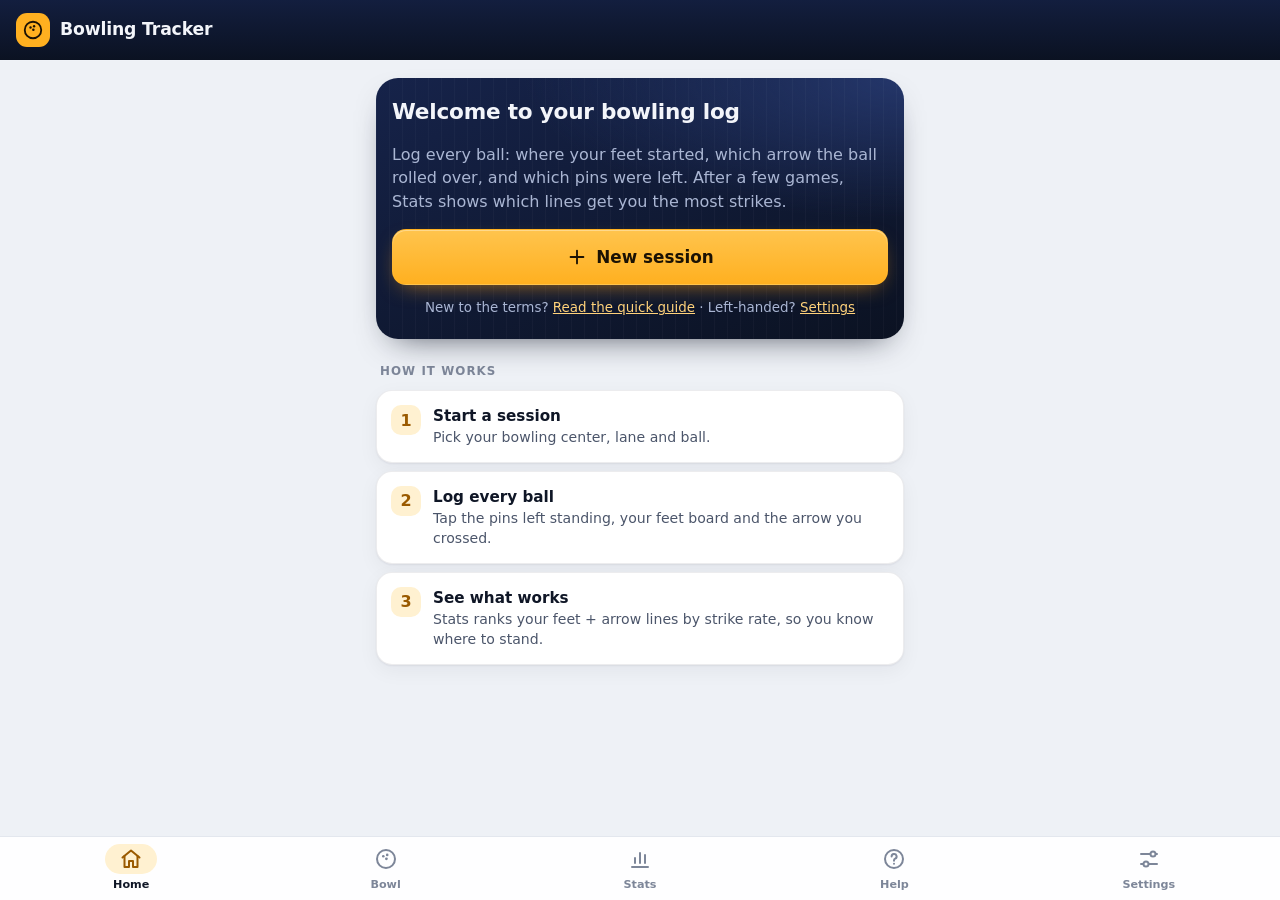
==== index.html @ 324c7872 "Bowling Tracker: offline phone app for logging every ball Installable web app (PWA) for tracking bow" ====
<!doctype html>
<html lang="en">
<head>
  <meta charset="utf-8">
  <meta name="viewport" content="width=device-width, initial-scale=1, viewport-fit=cover">
  <title>Bowling Tracker</title>
  <meta name="description" content="Track bowling scores, feet position, target arrow and more, ball by ball.">
  <meta name="theme-color" content="#0b1222">
  <link rel="manifest" href="manifest.webmanifest">
  <link rel="icon" href="icons/icon-192.png" type="image/png">
  <link rel="apple-touch-icon" href="icons/icon-192.png">
  <link rel="stylesheet" href="css/styles.css">
</head>
<body>
  <main id="view"></main>

  <nav class="tabbar" id="tabbar" aria-label="Main"></nav>

  <div id="toast" role="status" aria-live="polite"></div>
  <div id="flash" aria-hidden="true"></div>

  <dialog id="infoDialog">
    <h3></h3>
    <p></p>
    <button type="button" class="btn primary block" data-close>Got it</button>
  </dialog>

  <script type="module" src="js/app.js"></script>
</body>
</html>
---- css/styles.css ----
/* Bowling Tracker — "midnight lanes": deep navy, amber highlights, wood lane. */

/* ---------- Tokens ---------- */
:root {
  color-scheme: light;
  --page: #eef1f6;
  --surface: #ffffff;
  --surface-2: #f1f3f8;
  --surface-3: #e5e9f1;
  --ink: #0f1626;
  --ink-2: #4b556a;
  --muted: #7d8699;
  --line: #e3e7ee;
  --border: rgba(15, 22, 38, 0.08);
  --shadow: 0 1px 2px rgba(15, 22, 38, 0.06), 0 6px 20px rgba(15, 22, 38, 0.05);
  --accent: #ffb020;
  --accent-ink: #1b1204;
  --accent-soft: #fff1d1;
  --accent-text: #9a5a00;
  --link: #1f63c9;
  --chart: #2a78d6;
  --danger: #c62f2f;
  --split: #c62f2f;

  /* Brand surfaces stay dark in both modes */
  --brand: #0b1222;
  --brand-2: #16234a;
  --brand-ink: #f3f5fa;
  --brand-ink-2: #aab6d3;
  --sb-bg: #0b1222;
  --sb-cell: #111b31;
  --sb-line: #22304d;
  --sb-cur: #1b2a4d;
  --sb-ink: #eef2f8;
  --sb-muted: #7f8bab;

  /* Lane */
  --mk-feet: #2a78d6;
  --mk-target: #eb6834;
  --mk-bp: #6250d6;
  --wood: #ecc995;
  --wood-2: #e2b97e;
  --wood-line: rgba(122, 78, 28, 0.2);
  --wood-line-5: rgba(122, 78, 28, 0.4);
  --approach: #d9b27a;
  --gutter: #8c929d;
  --lane-ink: #5a3a17;

  --radius: 18px;
  --tab-h: 64px;
  --act-h: 72px;
}
@media (prefers-color-scheme: dark) {
  :root:not([data-theme="light"]) {
    color-scheme: dark;
    --page: #070b14;
    --surface: #111827;
    --surface-2: #19223a;
    --surface-3: #222d47;
    --ink: #eef2f8;
    --ink-2: #a8b1c5;
    --muted: #6f7a93;
    --line: #1f2940;
    --border: rgba(255, 255, 255, 0.07);
    --shadow: none;
    --accent-soft: rgba(255, 176, 32, 0.14);
    --accent-text: #ffc757;
    --link: #79b0ff;
    --chart: #3987e5;
    --danger: #ff7676;
    --split: #ff7676;
    --mk-feet: #3987e5;
    --mk-target: #d95926;
    --mk-bp: #9085e9;
    --wood: #c39a62;
    --wood-2: #b68b52;
    --wood-line: rgba(50, 30, 10, 0.22);
    --wood-line-5: rgba(50, 30, 10, 0.45);
    --approach: #aa8150;
    --gutter: #3c4252;
    --lane-ink: #2f1d08;
  }
}
:root[data-theme="dark"] {
  color-scheme: dark;
  --page: #070b14; --surface: #111827; --surface-2: #19223a; --surface-3: #222d47;
  --ink: #eef2f8; --ink-2: #a8b1c5; --muted: #6f7a93; --line: #1f2940;
  --border: rgba(255, 255, 255, 0.07); --shadow: none; --accent-soft: rgba(255, 176, 32, 0.14);
  --accent-text: #ffc757; --link: #79b0ff; --chart: #3987e5; --danger: #ff7676; --split: #ff7676;
  --mk-feet: #3987e5; --mk-target: #d95926; --mk-bp: #9085e9; --wood: #c39a62; --wood-2: #b68b52;
  --wood-line: rgba(50, 30, 10, 0.22); --wood-line-5: rgba(50, 30, 10, 0.45); --approach: #aa8150;
  --gutter: #3c4252; --lane-ink: #2f1d08;
}

/* ---------- Base ---------- */
* { box-sizing: border-box; }
html { -webkit-text-size-adjust: 100%; }
body {
  margin: 0;
  background: var(--page);
  color: var(--ink);
  font: 16px/1.45 system-ui, -apple-system, "Segoe UI", Roboto, sans-serif;
  padding-bottom: calc(var(--tab-h) + env(safe-area-inset-bottom) + 20px);
  -webkit-tap-highlight-color: transparent;
}
body.has-actionbar { padding-bottom: calc(var(--tab-h) + var(--act-h) + env(safe-area-inset-bottom) + 20px); }
a { color: var(--link); }
h2 { font-size: 1.2rem; margin: 0; letter-spacing: -0.01em; }
h3 { font-size: 1rem; margin: 0 0 6px; letter-spacing: -0.005em; }
.ico { flex: none; display: block; }
.page { max-width: 560px; margin: 0 auto; padding: 14px 16px; }
.center { text-align: center; }
.hint { color: var(--ink-2); font-size: 0.86rem; margin: 6px 0; }
.meta { color: var(--ink-2); font-size: 0.9rem; margin: 8px 0; }
.muted { color: var(--muted); }
.section {
  margin: 24px 4px 10px; font-size: 0.74rem; font-weight: 700; color: var(--muted);
  text-transform: uppercase; letter-spacing: 0.09em;
}

/* ---------- Top bar ---------- */
.topbar {
  position: sticky; top: 0; z-index: 5;
  display: flex; align-items: center; gap: 10px;
  min-height: 60px;
  padding: calc(8px + env(safe-area-inset-top)) 12px 8px 16px;
  background: linear-gradient(180deg, var(--brand-2) -40%, var(--brand) 100%);
  color: var(--brand-ink);
  box-shadow: 0 1px 0 rgba(255, 255, 255, 0.05);
}
.tb-back, .tb-action {
  display: grid; place-items: center; width: 40px; height: 40px; margin-left: -8px;
  border-radius: 12px; color: inherit;
}
.tb-action { margin: 0 0 0 auto; background: rgba(255, 255, 255, 0.08); }
.tb-back:active, .tb-action:active { background: rgba(255, 255, 255, 0.12); }
.tb-title { flex: 1; min-width: 0; }
.t1 { font-weight: 700; font-size: 1.08rem; letter-spacing: -0.01em; white-space: nowrap; overflow: hidden; text-overflow: ellipsis; }
.t2 { font-size: 0.8rem; color: var(--brand-ink-2); white-space: nowrap; overflow: hidden; text-overflow: ellipsis; }
.logo {
  display: grid; place-items: center; width: 34px; height: 34px; border-radius: 11px;
  background: var(--accent); color: var(--accent-ink);
}
.bigscore {
  min-width: 64px; padding: 4px 12px; border-radius: 12px; text-align: center;
  background: rgba(255, 255, 255, 0.08); font-size: 1.6rem; font-weight: 800; line-height: 1.05;
  font-variant-numeric: tabular-nums;
}
.bigscore span { display: block; font-size: 0.6rem; font-weight: 700; letter-spacing: 0.1em; text-transform: uppercase; color: var(--brand-ink-2); }

/* ---------- Bottom tabs & action bar ---------- */
.tabbar {
  position: fixed; left: 0; right: 0; bottom: 0; z-index: 10;
  display: flex; height: calc(var(--tab-h) + env(safe-area-inset-bottom));
  padding: 0 4px env(safe-area-inset-bottom);
  background: color-mix(in srgb, var(--surface) 92%, transparent);
  backdrop-filter: blur(12px); -webkit-backdrop-filter: blur(12px);
  border-top: 1px solid var(--line);
}
.tabbar a {
  flex: 1; display: flex; flex-direction: column; align-items: center; justify-content: center; gap: 3px;
  color: var(--muted); text-decoration: none; font-size: 0.7rem; font-weight: 600;
}
.tabbar .ti { display: grid; place-items: center; width: 52px; height: 30px; border-radius: 999px; transition: background 0.15s; }
.tabbar a.on { color: var(--ink); }
.tabbar a.on .ti { background: var(--accent-soft); color: var(--accent-text); }
.actionbar {
  position: fixed; left: 0; right: 0; z-index: 9;
  bottom: calc(var(--tab-h) + env(safe-area-inset-bottom));
  display: flex; gap: 10px; padding: 10px 16px;
  background: color-mix(in srgb, var(--surface) 94%, transparent);
  backdrop-filter: blur(12px); -webkit-backdrop-filter: blur(12px);
  border-top: 1px solid var(--line);
}
.actionbar .btn { flex: 1; min-height: 52px; }
.actionbar .btn.primary { flex: 2.3; font-size: 1.05rem; }

/* ---------- Buttons & controls ---------- */
.btn {
  display: inline-flex; align-items: center; justify-content: center; gap: 8px;
  min-height: 48px; padding: 10px 16px; border-radius: 14px;
  border: 1px solid var(--border); background: var(--surface-2); color: var(--ink);
  font: inherit; font-weight: 650; text-decoration: none; cursor: pointer;
  transition: transform 0.08s, filter 0.15s;
}
.btn:active { transform: scale(0.97); }
.btn.primary {
  background: linear-gradient(180deg, #ffc44d 0%, var(--accent) 100%);
  color: var(--accent-ink); border-color: transparent;
  box-shadow: 0 8px 22px -10px rgba(255, 160, 20, 0.75), inset 0 1px 0 rgba(255, 255, 255, 0.35);
}
.btn.on-dark { background: rgba(255, 255, 255, 0.08); color: var(--brand-ink); border-color: rgba(255, 255, 255, 0.14); }
.btn.danger { background: transparent; color: var(--danger); border-color: color-mix(in srgb, var(--danger) 35%, transparent); }
.btn.block { display: flex; width: 100%; margin: 10px 0; }
.btn.big { min-height: 56px; font-size: 1.05rem; }
.link { background: none; border: 0; color: var(--link); font: inherit; font-size: 0.88rem; font-weight: 650; padding: 6px 0; cursor: pointer; text-decoration: none; }
.file-btn { cursor: pointer; }
.seg { display: flex; gap: 8px; }
.seg.wrap { flex-wrap: wrap; }
.seg.full .chip { flex: 1; }
.chip {
  min-height: 42px; padding: 8px 14px; border-radius: 999px;
  border: 1px solid var(--border); background: var(--surface-2); color: var(--ink);
  font: inherit; font-size: 0.9rem; font-weight: 550; cursor: pointer;
}
.chip.on { background: var(--accent); color: var(--accent-ink); border-color: transparent; font-weight: 700; }
.info {
  display: inline-flex; align-items: center; justify-content: center;
  width: 22px; height: 22px; margin-left: 5px; padding: 0; vertical-align: middle;
  border-radius: 50%; border: 1.5px solid var(--muted); background: transparent;
  color: var(--ink-2); font: italic 700 0.74rem/1 Georgia, serif; cursor: pointer;
}
.pill {
  display: inline-block; padding: 4px 11px; border-radius: 999px;
  background: var(--accent-soft); color: var(--accent-text); font-size: 0.78rem; font-weight: 700;
}

/* ---------- Forms ---------- */
.form .card { padding: 4px 16px; }
.field { margin: 16px 0; }
.field label { display: block; font-weight: 650; font-size: 0.9rem; margin-bottom: 6px; }
input, select, textarea {
  width: 100%; min-height: 48px; padding: 10px 12px; border-radius: 12px;
  border: 1px solid var(--border); background: var(--surface-2); color: var(--ink); font: inherit;
}
input:focus, select:focus, textarea:focus { outline: 2px solid var(--accent); outline-offset: 1px; }
textarea { resize: vertical; }
.switch-row { display: flex; align-items: center; gap: 14px; padding: 10px 0; border-top: 1px solid var(--line); cursor: pointer; }
.switch-row:first-of-type { border-top: 0; }
.switch-row > span { flex: 1; }
.sw-label { display: block; font-weight: 650; font-size: 0.95rem; }
.switch-row .hint { display: block; margin: 2px 0 0; }
.switch {
  appearance: none; -webkit-appearance: none; flex: none;
  width: 52px; min-height: 0; height: 32px; padding: 0; border-radius: 999px; border: 0;
  background: var(--surface-3); position: relative; cursor: pointer; transition: background 0.15s;
}
.switch::before {
  content: ""; position: absolute; top: 3px; left: 3px; width: 26px; height: 26px; border-radius: 50%;
  background: #fff; box-shadow: 0 1px 3px rgba(0, 0, 0, 0.3); transition: transform 0.15s;
}
.switch:checked { background: var(--accent); }
.switch:checked::before { transform: translateX(20px); }

/* ---------- Cards, tiles, lists ---------- */
.card {
  background: var(--surface); border: 1px solid var(--border); border-radius: var(--radius);
  box-shadow: var(--shadow); padding: 16px; margin: 12px 0;
}
.card-h { display: flex; align-items: center; justify-content: space-between; gap: 8px; margin-bottom: 6px; }
.card-h h3 { margin: 0; }
.card-h small { color: var(--muted); font-size: 0.8rem; }
.tiles { display: grid; grid-template-columns: repeat(3, 1fr); gap: 8px; margin: 12px 0; }
.tiles.four { grid-template-columns: repeat(4, 1fr); }
.tile {
  background: var(--surface); border: 1px solid var(--border); border-radius: 14px; box-shadow: var(--shadow);
  padding: 12px 6px 10px; text-align: center;
}
.tv { font-size: 1.4rem; font-weight: 750; letter-spacing: -0.02em; }
.tl { font-size: 0.72rem; color: var(--ink-2); font-weight: 550; }
.list {
  list-style: none; margin: 0 0 12px; padding: 0;
  background: var(--surface); border: 1px solid var(--border); border-radius: var(--radius); box-shadow: var(--shadow); overflow: hidden;
}
.list li + li { border-top: 1px solid var(--line); }
.list a { display: flex; align-items: center; gap: 12px; padding: 12px 14px; color: var(--ink); text-decoration: none; min-height: 60px; }
.list a:active { background: var(--surface-2); }
.li-main { flex: 1; min-width: 0; }
.li-title { display: block; font-weight: 650; white-space: nowrap; overflow: hidden; text-overflow: ellipsis; }
.li-sub { display: block; font-size: 0.8rem; color: var(--ink-2); }
.li-scores { display: flex; gap: 5px; flex-wrap: wrap; justify-content: flex-end; max-width: 45%; }
.sc {
  padding: 2px 8px; border-radius: 8px; background: var(--surface-2);
  font-weight: 700; font-size: 0.86rem; font-variant-numeric: tabular-nums;
}
.sc.live, .score.live { box-shadow: inset 0 0 0 1.5px var(--accent); color: var(--accent-text); }
.score { font-weight: 800; font-size: 1.15rem; padding: 2px 8px; border-radius: 8px; font-variant-numeric: tabular-nums; }
.chev { color: var(--muted); }
.date-badge {
  flex: none; display: flex; flex-direction: column; align-items: center; justify-content: center;
  width: 46px; height: 48px; border-radius: 12px; background: var(--surface-2); line-height: 1;
}
.date-badge b { font-size: 1.15rem; font-weight: 800; }
.date-badge i { font-style: normal; font-size: 0.66rem; font-weight: 700; text-transform: uppercase; letter-spacing: 0.06em; color: var(--muted); margin-top: 3px; }
.banner {
  display: flex; gap: 12px; align-items: center; padding: 12px 14px; margin: 2px 0 10px; border-radius: 14px;
  background: var(--accent-soft); color: var(--ink); text-decoration: none; border: 1px solid var(--border);
}
.banner .ico { color: var(--accent-text); }
.banner span span { display: block; font-size: 0.84rem; color: var(--ink-2); }
.notes { white-space: pre-wrap; background: var(--surface); border-radius: 12px; padding: 12px; border: 1px solid var(--border); }
.tip {
  position: relative; background: var(--accent-soft); border: 1px solid var(--border);
  border-radius: 14px; padding: 12px 14px 12px 18px; margin: 12px 0; overflow: hidden;
}
.tip::before { content: ""; position: absolute; left: 0; top: 0; bottom: 0; width: 4px; background: var(--accent); }
.tip p { margin: 4px 0 0; font-size: 0.92rem; color: var(--ink-2); }
.empty { text-align: center; padding: 30px 0; color: var(--ink-2); }
.actions-row { display: flex; gap: 10px; margin: 14px 0; }
.actions-row .btn { flex: 1; }

/* ---------- Hero (dark brand card) ---------- */
.hero {
  position: relative; overflow: hidden; color: var(--brand-ink);
  border-radius: 22px; padding: 18px 16px 8px; margin: 4px 0 12px;
  background:
    repeating-linear-gradient(90deg, rgba(255, 255, 255, 0.028) 0 1px, transparent 1px 13px),
    radial-gradient(120% 90% at 100% 0%, #24366a 0%, transparent 60%),
    linear-gradient(160deg, var(--brand-2), var(--brand));
  box-shadow: 0 14px 34px -18px rgba(11, 18, 34, 0.8);
}
.hero h2 { font-size: 1.35rem; }
.hero p { color: var(--brand-ink-2); }
.hero a:not(.btn) { color: #ffd27a; }
.hero-row { display: flex; align-items: flex-end; justify-content: space-between; gap: 12px; }
.hero-label { font-size: 0.74rem; font-weight: 700; letter-spacing: 0.08em; text-transform: uppercase; color: var(--brand-ink-2); }
.hero-num { font-size: 3.4rem; font-weight: 800; line-height: 1; letter-spacing: -0.03em; margin-top: 4px; }
.hero-side { display: flex; gap: 18px; margin: 0 0 4px; }
.hero-side div { text-align: right; }
.hero-side dt { font-size: 0.7rem; font-weight: 700; letter-spacing: 0.08em; text-transform: uppercase; color: var(--brand-ink-2); }
.hero-side dd { margin: 0; font-size: 1.3rem; font-weight: 750; }
.hero-foot { font-size: 0.84rem; text-align: center; }
.steps { list-style: none; margin: 0; padding: 0; display: grid; gap: 8px; }
.steps li {
  display: flex; gap: 12px; align-items: flex-start; padding: 14px;
  background: var(--surface); border: 1px solid var(--border); border-radius: 16px; box-shadow: var(--shadow);
}
.steps b {
  flex: none; display: grid; place-items: center; width: 30px; height: 30px; border-radius: 10px;
  background: var(--accent-soft); color: var(--accent-text); font-weight: 800;
}
.steps span { font-size: 0.88rem; color: var(--ink-2); }
.steps strong { display: block; color: var(--ink); font-size: 0.95rem; }
.spark { display: block; width: 100%; height: auto; margin: 10px 0 2px; }
.spark-line { fill: none; stroke: #8fb8ff; stroke-width: 2; stroke-linejoin: round; stroke-linecap: round; opacity: 0.85; }
.spark-dot { fill: var(--accent); stroke: var(--brand); stroke-width: 2; }

/* ---------- Scoreboard (alley monitor) ---------- */
.sb-wrap { overflow-x: auto; margin: 0 -2px; padding: 0 2px; scrollbar-width: none; }
.scoreboard {
  display: grid; grid-template-columns: repeat(9, minmax(30px, 1fr)) minmax(46px, 1.5fr); min-width: 330px;
  background: var(--sb-bg); border: 1px solid var(--sb-line); border-radius: 14px; overflow: hidden; color: var(--sb-ink);
}
.frame { border-left: 1px solid var(--sb-line); text-align: center; background: var(--sb-cell); }
.frame:first-child { border-left: 0; }
.frame.cur { background: var(--sb-cur); box-shadow: inset 0 3px 0 var(--accent); }
.fnum { font-size: 0.62rem; font-weight: 700; color: var(--sb-muted); padding-top: 4px; }
.frame.cur .fnum { color: var(--accent); }
.boxes { display: flex; justify-content: flex-end; }
.box {
  flex: 1; max-width: 18px; height: 21px; padding: 0; border: 0;
  border-left: 1px solid var(--sb-line); border-bottom: 1px solid var(--sb-line);
  background: transparent; color: var(--sb-ink); font: 800 0.8rem/21px system-ui, sans-serif; text-align: center;
}
.tenth .box { max-width: none; }
button.box { cursor: pointer; }
.box.split { color: #ff8a8a; text-decoration: underline; text-underline-offset: 2px; }
.box.sel { background: var(--accent); color: var(--accent-ink); }
.ftotal { font-weight: 800; font-size: 0.88rem; height: 25px; line-height: 25px; font-variant-numeric: tabular-nums; }

/* ---------- Game screen ---------- */
.game .hint.center { margin: 6px 0 2px; font-size: 0.76rem; color: var(--muted); }
.shot-head { display: flex; align-items: center; justify-content: space-between; gap: 8px; margin: 14px 2px 0; }
.shot-head h2 { font-size: 1.3rem; font-weight: 800; }
.more summary { font-weight: 700; cursor: pointer; min-height: 32px; display: flex; align-items: center; gap: 8px; list-style: none; }
.more summary::-webkit-details-marker { display: none; }
.more summary::after { content: "+"; margin-left: auto; font-size: 1.4rem; font-weight: 400; color: var(--muted); }
.more[open] summary::after { content: "−"; }
.more summary small { color: var(--muted); font-weight: 500; }

/* Pin deck */
.deck {
  margin: 8px -4px 0; padding: 10px 0 6px; border-radius: 14px;
  background:
    repeating-linear-gradient(90deg, var(--wood-line) 0 1px, transparent 1px 9px),
    linear-gradient(180deg, var(--wood-2), var(--wood));
}
.pins { display: block; width: 100%; max-width: 270px; margin: 0 auto; touch-action: manipulation; }
.pin { cursor: pointer; outline: none; }
.pin-hit { fill: transparent; }
.pin-body { fill: rgba(90, 58, 23, 0.08); stroke: rgba(90, 58, 23, 0.5); stroke-width: 1.8; stroke-dasharray: 4 3; transition: fill 0.1s; }
.pin-ring { fill: none; stroke: transparent; stroke-width: 3; }
.pin text { fill: rgba(70, 45, 15, 0.6); font: 800 15px system-ui, sans-serif; text-anchor: middle; pointer-events: none; }
.pin.up .pin-body { fill: #fdfcf8; stroke: rgba(0, 0, 0, 0.18); stroke-width: 1.5; stroke-dasharray: none; filter: drop-shadow(0 2px 2px rgba(60, 30, 0, 0.35)); }
.pin.up .pin-ring { stroke: #d6363b; }
.pin.up text { fill: #1b1f2a; }
.pin.gone { cursor: default; opacity: 0.22; }
.pin:focus-visible .pin-body { stroke: var(--link); stroke-width: 3; stroke-dasharray: none; }
.pins.readonly .pin { cursor: default; }
.mini-pins circle { fill: var(--surface-3); }
.mini-pins circle.up { fill: var(--ink); }

/* Lane picker */
.lane { display: block; width: 100%; border-radius: 12px; touch-action: pan-y; user-select: none; -webkit-user-select: none; cursor: crosshair; }
.lane .gutter { fill: var(--gutter); }
.lane .wood { fill: var(--wood); }
.lane .approach { fill: var(--approach); }
.lane .board { stroke: var(--wood-line); stroke-width: 1; }
.lane .board5 { stroke: var(--wood-line-5); stroke-width: 1; }
.lane .band-sep { stroke: var(--lane-ink); stroke-width: 1; stroke-dasharray: 3 4; opacity: 0.4; }
.lane .foul { stroke: #c9343a; stroke-width: 3; }
.lane .arrow { fill: var(--lane-ink); }
.lane .dot { fill: var(--lane-ink); }
.lane .lane-num { fill: var(--lane-ink); font: 650 10px system-ui, sans-serif; text-anchor: middle; }
.lane .band-label { fill: var(--lane-ink); font: 800 10.5px system-ui, sans-serif; letter-spacing: 0.06em; text-transform: uppercase; opacity: 0.7; }
.lane .path { fill: none; stroke: #ffffff; stroke-width: 2; stroke-dasharray: 5 4; stroke-linejoin: round; opacity: 0.95; }
.lane .mk { stroke: #ffffff; stroke-width: 2; }
.lane .mk-feet { fill: var(--mk-feet); }
.lane .mk-target { fill: var(--mk-target); }
.lane .mk-bp { fill: var(--mk-bp); }
.lane-readout { margin-top: 8px; }
.lr-row { display: flex; align-items: center; gap: 8px; min-height: 48px; border-top: 1px solid var(--line); }
.lr-row:first-child { border-top: 0; }
.lr-name { width: 112px; flex: none; font-weight: 650; font-size: 0.88rem; display: flex; align-items: center; }
.lr-name::before { content: ""; width: 10px; height: 10px; border-radius: 50%; margin-right: 7px; flex: none; }
.lr-row[data-k="feet"] .lr-name::before { background: var(--mk-feet); border-radius: 5px; height: 14px; width: 8px; }
.lr-row[data-k="target"] .lr-name::before { background: var(--mk-target); }
.lr-row[data-k="breakpoint"] .lr-name::before { background: var(--mk-bp); }
.lr-val { flex: 1; min-width: 0; font-size: 0.84rem; font-weight: 550; }
.lr-row.empty .lr-val { color: var(--muted); font-weight: 400; }
.lr-btns { display: flex; gap: 4px; }
.lr-btns button {
  display: grid; place-items: center; width: 38px; height: 38px; border-radius: 11px; padding: 0;
  border: 1px solid var(--border); background: var(--surface-2); color: var(--ink); cursor: pointer;
}
.lr-btns button:active { background: var(--surface-3); }
.lr-btns .clear { color: var(--muted); }

/* ---------- Summary ---------- */
.hero.final { text-align: center; padding: 16px 12px 14px; }
.final-score { font-size: 4rem; font-weight: 850; line-height: 1; letter-spacing: -0.04em; margin: 4px 0 14px; }
.hero.final .scoreboard { text-align: center; }
.frames-review { background: var(--surface); border: 1px solid var(--border); border-radius: var(--radius); box-shadow: var(--shadow); }
.fr { display: flex; gap: 10px; padding: 10px 12px; border-top: 1px solid var(--line); }
.fr:first-child { border-top: 0; }
.fr-n {
  flex: none; display: grid; place-items: center; width: 26px; height: 26px; margin-top: 4px; border-radius: 8px;
  background: var(--surface-2); font-weight: 800; font-size: 0.8rem; color: var(--ink-2);
}
.fr-shots { flex: 1; min-width: 0; }
.shot-row { display: flex; align-items: center; gap: 10px; padding: 4px 0; }
.mark { width: 22px; text-align: center; font-weight: 800; font-size: 1.05rem; }
.mini-gap { display: inline-block; width: 34px; }
.shot-info { flex: 1; min-width: 0; font-size: 0.9rem; font-weight: 550; }
.sub { font-size: 0.79rem; color: var(--ink-2); font-weight: 400; }
.tag-split { color: var(--split); font-size: 0.72rem; font-weight: 800; letter-spacing: 0.04em; text-transform: uppercase; }

/* ---------- Stats ---------- */
.filters { display: flex; gap: 8px; }
.filters select { flex: 1; min-width: 0; min-height: 42px; font-size: 0.85rem; padding: 8px; border-radius: 999px; background: var(--surface); }
.tbl { width: 100%; border-collapse: collapse; font-size: 0.86rem; margin-top: 6px; }
.tbl th { text-align: left; color: var(--muted); font-weight: 700; font-size: 0.72rem; text-transform: uppercase; letter-spacing: 0.04em; padding: 6px 4px; border-bottom: 1px solid var(--line); }
.tbl td { padding: 9px 4px; border-bottom: 1px solid var(--line); }
.tbl tr:last-child td { border-bottom: 0; }
.tbl .num { text-align: right; font-variant-numeric: tabular-nums; }
.table-view summary { color: var(--link); font-size: 0.86rem; font-weight: 650; cursor: pointer; padding: 6px 0; }
.leaves { list-style: none; margin: 0; padding: 0; }
.leaves li { display: flex; align-items: center; gap: 12px; padding: 9px 0; border-top: 1px solid var(--line); }
.leaves li:first-child { border-top: 0; }
.bars { display: grid; gap: 10px; margin-top: 8px; }
.bar-row { display: grid; grid-template-columns: 104px 1fr 44px; align-items: center; gap: 8px; font-size: 0.86rem; }
.bar-track { height: 14px; }
.bar-fill { display: block; height: 100%; background: var(--chart); border-radius: 0 4px 4px 0; }
.bar-val { text-align: right; font-variant-numeric: tabular-nums; color: var(--ink); font-weight: 650; }
.chart { position: relative; margin-top: 6px; }
.c-svg { display: block; width: 100%; touch-action: pan-y; }
.c-grid { stroke: var(--line); stroke-width: 1; }
.c-tick { fill: var(--muted); font: 10px system-ui, sans-serif; font-variant-numeric: tabular-nums; }
.c-ref { stroke: var(--muted); stroke-width: 1; }
.c-line { fill: none; stroke: var(--chart); stroke-width: 2; stroke-linejoin: round; stroke-linecap: round; }
.c-dot, .c-hover { fill: var(--chart); stroke: var(--surface); stroke-width: 2; }
.c-val { fill: var(--ink); font: 700 11px system-ui, sans-serif; }
.c-cross { stroke: var(--muted); stroke-width: 1; }
.c-tip {
  position: absolute; top: -6px; transform: translateX(-50%); pointer-events: none;
  background: var(--surface); border: 1px solid var(--border); border-radius: 10px; padding: 4px 9px;
  box-shadow: 0 6px 16px rgba(0, 0, 0, 0.18); font-size: 0.8rem; white-space: nowrap;
}
.c-tip strong { font-size: 0.95rem; margin-right: 6px; }
.c-tip span { color: var(--ink-2); }

/* ---------- Help ---------- */
.help ol { padding-left: 20px; margin: 6px 0; }
.help li { margin: 7px 0; color: var(--ink-2); }
.help li strong { color: var(--ink); }
.glossary dt { font-weight: 750; margin-top: 14px; }
.glossary dd { margin: 3px 0 0; color: var(--ink-2); font-size: 0.92rem; }

/* ---------- Toast, dialog, strike flash ---------- */
#toast {
  position: fixed; left: 50%; bottom: calc(var(--tab-h) + var(--act-h) + env(safe-area-inset-bottom) + 12px);
  transform: translate(-50%, 20px); opacity: 0; pointer-events: none; z-index: 20;
  max-width: calc(100% - 32px); padding: 11px 16px; border-radius: 12px;
  background: var(--brand); color: var(--brand-ink); font-size: 0.9rem; font-weight: 550;
  box-shadow: 0 10px 30px rgba(0, 0, 0, 0.3); transition: opacity 0.2s, transform 0.2s;
}
#toast.show { opacity: 1; transform: translate(-50%, 0); }
dialog {
  width: min(92vw, 420px); border: 0; border-radius: 20px; padding: 20px;
  background: var(--surface); color: var(--ink); box-shadow: 0 20px 60px rgba(0, 0, 0, 0.4);
}
dialog::backdrop { background: rgba(5, 8, 16, 0.6); backdrop-filter: blur(2px); }
dialog h3 { font-size: 1.1rem; }
dialog p { white-space: pre-line; color: var(--ink-2); }
#flash {
  position: fixed; inset: 0; z-index: 30; display: grid; place-items: center; pointer-events: none;
  font: italic 900 clamp(3rem, 16vw, 5.5rem)/1 system-ui, sans-serif; letter-spacing: -0.03em;
  color: var(--accent); text-shadow: 0 4px 0 #8a4b00, 0 10px 40px rgba(0, 0, 0, 0.45);
  opacity: 0; visibility: hidden;
}
#flash.spare { color: #8fc1ff; text-shadow: 0 4px 0 #1f4f9a, 0 10px 40px rgba(0, 0, 0, 0.45); }
#flash.show { visibility: visible; animation: flash 0.95s ease-out forwards; }
@keyframes flash {
  0% { opacity: 0; transform: scale(0.5) rotate(-6deg); }
  18% { opacity: 1; transform: scale(1.12) rotate(-4deg); }
  32% { transform: scale(1) rotate(-4deg); }
  75% { opacity: 1; }
  100% { opacity: 0; transform: scale(1.05) rotate(-4deg); }
}
@media (prefers-reduced-motion: reduce) {
  #flash.show { animation: none; opacity: 1; transform: rotate(-4deg); }
  .btn, .switch, .switch::before, .tabbar .ti { transition: none; }
}
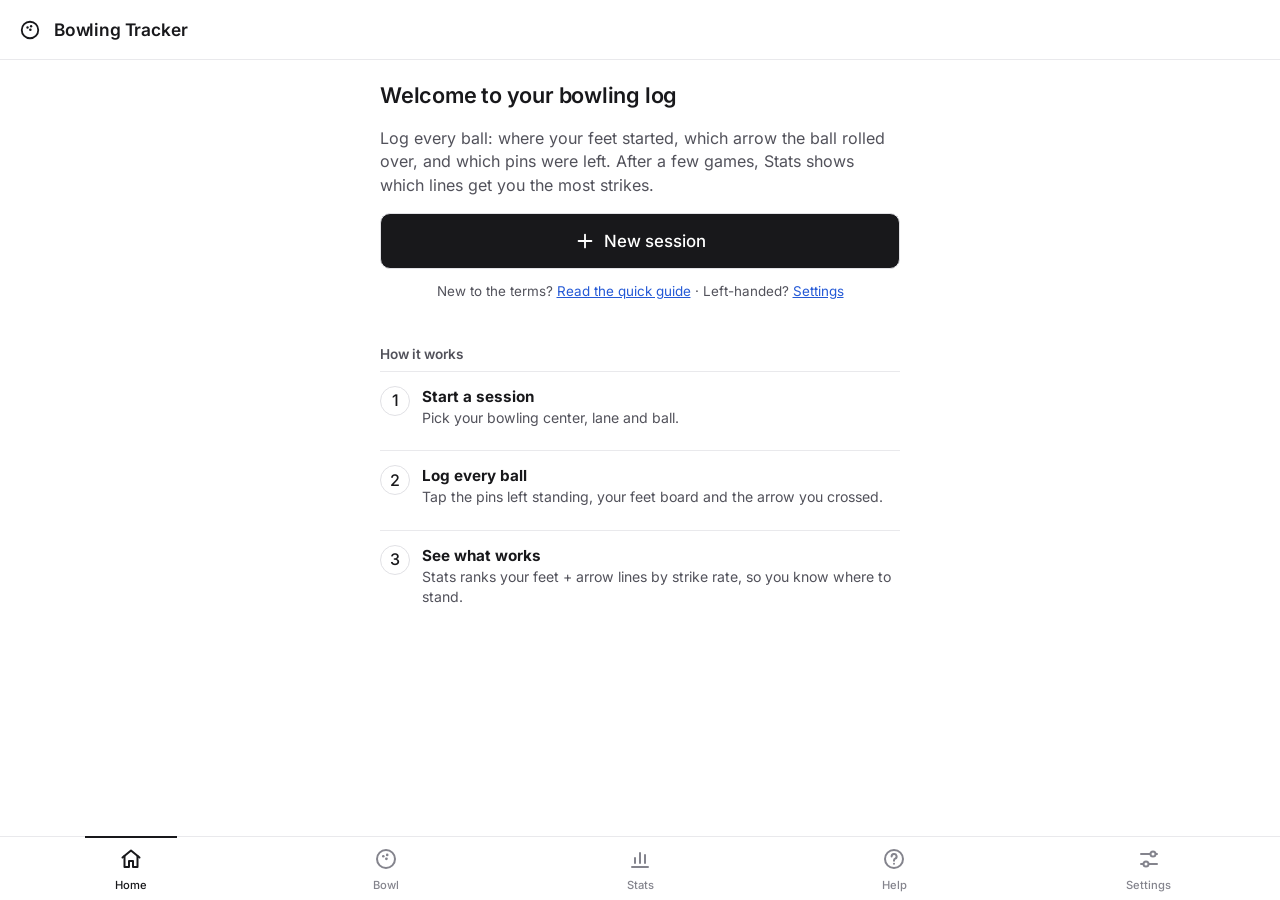
==== commit 25e104cf: "Make Minimal the default theme; test the update message stays Minimal is listed first in Settings an" ====
--- a/index.html
+++ b/index.html
@@ -1,11 +1,11 @@
 <!doctype html>
-<html lang="en">
+<html lang="en" data-skin="minimal">
 <head>
   <meta charset="utf-8">
   <meta name="viewport" content="width=device-width, initial-scale=1, viewport-fit=cover">
   <title>Bowling Tracker</title>
   <meta name="description" content="Track bowling scores, feet position, target arrow and more, ball by ball.">
-  <meta name="theme-color" content="#0b1222">
+  <meta name="theme-color" content="#ffffff">
   <link rel="manifest" href="manifest.webmanifest">
   <link rel="icon" href="icons/icon-192.png" type="image/png">
   <link rel="apple-touch-icon" href="icons/icon-192.png">
@@ -16,7 +16,12 @@
 
   <nav class="tabbar" id="tabbar" aria-label="Main"></nav>
 
-  <div id="toast" role="status" aria-live="polite"></div>
+  <div id="toast">
+    <span class="toast-msg" role="status" aria-live="polite"></span>
+    <button type="button" class="toast-x" aria-label="Dismiss message">
+      <svg viewBox="0 0 24 24" width="18" height="18" aria-hidden="true" fill="none" stroke="currentColor" stroke-width="2" stroke-linecap="round"><path d="M7 7l10 10M17 7 7 17"/></svg>
+    </button>
+  </div>
   <div id="flash" aria-hidden="true"></div>
 
   <dialog id="infoDialog">
--- a/css/styles.css
+++ b/css/styles.css
@@ -1,4 +1,17 @@
-/* Bowling Tracker — "midnight lanes": deep navy, amber highlights, wood lane. */
+/* Bowling Tracker — two themes (Settings → Theme):
+   "minimal" (default, html[data-skin="minimal"], at the end of this file): plain colors, Inter, rows
+   instead of boxes. It overrides the base styles below.
+   "midnight lanes" (html[data-skin="classic"]): the base styles: deep navy, amber highlights, wood lane. */
+
+/* Inter (SIL Open Font License, see fonts/OFL.txt), used by the minimal theme. */
+@font-face {
+  font-family: "Inter";
+  font-style: normal;
+  font-weight: 300 700;
+  font-display: swap;
+  src: url("../fonts/inter-latin.woff2") format("woff2");
+  unicode-range: U+0000-00FF, U+0131, U+0152-0153, U+02BB-02BC, U+02C6, U+02DA, U+02DC, U+0304, U+0308, U+0329, U+2000-206F, U+20AC, U+2122, U+2191, U+2193, U+2212, U+2215, U+FEFF, U+FFFD;
+}
 
 /* ---------- Tokens ---------- */
 :root {
@@ -21,6 +34,10 @@
   --chart: #2a78d6;
   --danger: #c62f2f;
   --split: #c62f2f;
+  --good: #1d8a4e;
+  --bad: #c62f2f;
+  --font: system-ui, -apple-system, "Segoe UI", Roboto, sans-serif;
+  --bar: var(--brand);   /* phone status bar color */
 
   /* Brand surfaces stay dark in both modes */
   --brand: #0b1222;
@@ -45,6 +62,9 @@
   --approach: #d9b27a;
   --gutter: #8c929d;
   --lane-ink: #5a3a17;
+  --lane-path: #ffffff;
+  --pit: #0b0f17;
+  --oil: #ffffff;
 
   --radius: 18px;
   --tab-h: 64px;
@@ -69,6 +89,8 @@
     --chart: #3987e5;
     --danger: #ff7676;
     --split: #ff7676;
+    --good: #4cc38a;
+    --bad: #ff7676;
     --mk-feet: #3987e5;
     --mk-target: #d95926;
     --mk-bp: #9085e9;
@@ -87,7 +109,7 @@
   --ink: #eef2f8; --ink-2: #a8b1c5; --muted: #6f7a93; --line: #1f2940;
   --border: rgba(255, 255, 255, 0.07); --shadow: none; --accent-soft: rgba(255, 176, 32, 0.14);
   --accent-text: #ffc757; --link: #79b0ff; --chart: #3987e5; --danger: #ff7676; --split: #ff7676;
-  --mk-feet: #3987e5; --mk-target: #d95926; --mk-bp: #9085e9; --wood: #c39a62; --wood-2: #b68b52;
+  --good: #4cc38a; --bad: #ff7676; --mk-feet: #3987e5; --mk-target: #d95926; --mk-bp: #9085e9; --wood: #c39a62; --wood-2: #b68b52;
   --wood-line: rgba(50, 30, 10, 0.22); --wood-line-5: rgba(50, 30, 10, 0.45); --approach: #aa8150;
   --gutter: #3c4252; --lane-ink: #2f1d08;
 }
@@ -99,7 +121,7 @@
   margin: 0;
   background: var(--page);
   color: var(--ink);
-  font: 16px/1.45 system-ui, -apple-system, "Segoe UI", Roboto, sans-serif;
+  font: 16px/1.45 var(--font);
   padding-bottom: calc(var(--tab-h) + env(safe-area-inset-bottom) + 20px);
   -webkit-tap-highlight-color: transparent;
 }
@@ -225,6 +247,8 @@
 }
 input:focus, select:focus, textarea:focus { outline: 2px solid var(--accent); outline-offset: 1px; }
 textarea { resize: vertical; }
+.about-row { display: flex; justify-content: space-between; align-items: center; gap: 12px; padding: 4px 0; }
+.about-row strong { font-variant-numeric: tabular-nums; }
 .switch-row { display: flex; align-items: center; gap: 14px; padding: 10px 0; border-top: 1px solid var(--line); cursor: pointer; }
 .switch-row:first-of-type { border-top: 0; }
 .switch-row > span { flex: 1; }
@@ -350,7 +374,7 @@
 .box {
   flex: 1; max-width: 18px; height: 21px; padding: 0; border: 0;
   border-left: 1px solid var(--sb-line); border-bottom: 1px solid var(--sb-line);
-  background: transparent; color: var(--sb-ink); font: 800 0.8rem/21px system-ui, sans-serif; text-align: center;
+  background: transparent; color: var(--sb-ink); font: 800 0.8rem/21px var(--font); text-align: center;
 }
 .tenth .box { max-width: none; }
 button.box { cursor: pointer; }
@@ -380,7 +404,7 @@
 .pin-hit { fill: transparent; }
 .pin-body { fill: rgba(90, 58, 23, 0.08); stroke: rgba(90, 58, 23, 0.5); stroke-width: 1.8; stroke-dasharray: 4 3; transition: fill 0.1s; }
 .pin-ring { fill: none; stroke: transparent; stroke-width: 3; }
-.pin text { fill: rgba(70, 45, 15, 0.6); font: 800 15px system-ui, sans-serif; text-anchor: middle; pointer-events: none; }
+.pin text { fill: rgba(70, 45, 15, 0.6); font: 800 15px var(--font); text-anchor: middle; pointer-events: none; }
 .pin.up .pin-body { fill: #fdfcf8; stroke: rgba(0, 0, 0, 0.18); stroke-width: 1.5; stroke-dasharray: none; filter: drop-shadow(0 2px 2px rgba(60, 30, 0, 0.35)); }
 .pin.up .pin-ring { stroke: #d6363b; }
 .pin.up text { fill: #1b1f2a; }
@@ -401,13 +425,31 @@
 .lane .foul { stroke: #c9343a; stroke-width: 3; }
 .lane .arrow { fill: var(--lane-ink); }
 .lane .dot { fill: var(--lane-ink); }
-.lane .lane-num { fill: var(--lane-ink); font: 650 10px system-ui, sans-serif; text-anchor: middle; }
-.lane .band-label { fill: var(--lane-ink); font: 800 10.5px system-ui, sans-serif; letter-spacing: 0.06em; text-transform: uppercase; opacity: 0.7; }
-.lane .path { fill: none; stroke: #ffffff; stroke-width: 2; stroke-dasharray: 5 4; stroke-linejoin: round; opacity: 0.95; }
+.lane .lane-num { fill: var(--lane-ink); font: 650 10px var(--font); text-anchor: middle; }
+.lane .band-label { fill: var(--lane-ink); font: 800 10.5px var(--font); letter-spacing: 0.06em; text-transform: uppercase; opacity: 0.7; }
+.lane .path { fill: none; stroke: var(--lane-path); stroke-width: 2; stroke-dasharray: 5 4; stroke-linejoin: round; opacity: 0.95; }
 .lane .mk { stroke: #ffffff; stroke-width: 2; }
 .lane .mk-feet { fill: var(--mk-feet); }
 .lane .mk-target { fill: var(--mk-target); }
 .lane .mk-bp { fill: var(--mk-bp); }
+/* To-scale lane on the Help screen (shares the .lane fills above) */
+.lanemap { max-width: 380px; margin: 4px auto 0; border-radius: 10px; }
+.lanemap .lm-pit { fill: var(--pit); }
+.lanemap .oil-stop { stop-color: var(--oil); }
+.lanemap .lm-deck { fill: var(--wood-2); }
+.lanemap .rf { stroke: var(--lane-ink); stroke-width: 2.5; stroke-linecap: round; opacity: 0.75; }
+.lanemap .oil-end { stroke: var(--lane-path); stroke-width: 1.5; stroke-dasharray: 6 5; opacity: 0.75; }
+.lanemap .lm-label {
+  fill: var(--lane-ink); font: 800 10px var(--font); letter-spacing: 0.05em;
+  paint-order: stroke; stroke: var(--wood); stroke-width: 4px; stroke-linejoin: round;
+}
+.lanemap .lm-label.on-approach { stroke: var(--approach); }
+.lanemap .lm-tick { fill: var(--lane-path); opacity: 0.85; font: 700 8px var(--font); text-anchor: middle; }
+.lanemap .lm-tickline { stroke: var(--lane-path); stroke-width: 1; opacity: 0.55; }
+.lanemap .lm-pin { fill: #fdfcf8; stroke: rgba(0, 0, 0, 0.25); stroke-width: 1; }
+.lanemap .lm-pin-ring { fill: none; stroke: #d6363b; stroke-width: 1.6; }
+.lanemap .lm-path { fill: none; stroke: var(--lane-path); stroke-width: 3; stroke-linecap: round; stroke-linejoin: round; filter: drop-shadow(0 0 2px rgba(0, 0, 0, 0.35)); }
+.lanemap .lm-path-feet { stroke: var(--lane-path); stroke-width: 2; stroke-dasharray: 4 4; opacity: 0.85; }
 .lane-readout { margin-top: 8px; }
 .lr-row { display: flex; align-items: center; gap: 8px; min-height: 48px; border-top: 1px solid var(--line); }
 .lr-row:first-child { border-top: 0; }
@@ -465,11 +507,11 @@
 .chart { position: relative; margin-top: 6px; }
 .c-svg { display: block; width: 100%; touch-action: pan-y; }
 .c-grid { stroke: var(--line); stroke-width: 1; }
-.c-tick { fill: var(--muted); font: 10px system-ui, sans-serif; font-variant-numeric: tabular-nums; }
+.c-tick { fill: var(--muted); font: 10px var(--font); font-variant-numeric: tabular-nums; }
 .c-ref { stroke: var(--muted); stroke-width: 1; }
 .c-line { fill: none; stroke: var(--chart); stroke-width: 2; stroke-linejoin: round; stroke-linecap: round; }
 .c-dot, .c-hover { fill: var(--chart); stroke: var(--surface); stroke-width: 2; }
-.c-val { fill: var(--ink); font: 700 11px system-ui, sans-serif; }
+.c-val { fill: var(--ink); font: 700 11px var(--font); }
 .c-cross { stroke: var(--muted); stroke-width: 1; }
 .c-tip {
   position: absolute; top: -6px; transform: translateX(-50%); pointer-events: none;
@@ -478,6 +520,45 @@
 }
 .c-tip strong { font-size: 0.95rem; margin-right: 6px; }
 .c-tip span { color: var(--ink-2); }
+
+/* ---------- Progress & personal bests ---------- */
+.verdict { margin: 4px 0 8px; font-size: 0.95rem; color: var(--ink-2); }
+.verdict strong { color: var(--ink); }
+.tbl .trend { font-weight: 700; font-size: 0.8rem; white-space: nowrap; }
+.trend.better { color: var(--good); }
+.trend.worse { color: var(--bad); }
+.trend.same { color: var(--muted); }
+.trend-by { margin: 6px 0 2px; }
+.trend-by .chip { min-height: 36px; padding: 6px 12px; font-size: 0.84rem; }
+.kv { list-style: none; margin: 0; padding: 0; }
+.kv li { display: flex; align-items: baseline; gap: 10px; padding: 10px 0; border-top: 1px solid var(--line); }
+.kv li:first-child { border-top: 0; }
+.kv-label { flex: 1; min-width: 0; font-size: 0.9rem; color: var(--ink-2); }
+.kv-val strong { font-size: 1.1rem; font-variant-numeric: tabular-nums; }
+.kv-note { font-size: 0.78rem; font-weight: 650; color: var(--accent-text); }
+.kv-date { flex: none; min-width: 52px; text-align: right; font-size: 0.78rem; color: var(--muted); }
+.hero a.hero-trend { display: block; margin-top: 6px; font-size: 0.84rem; color: var(--brand-ink-2); text-decoration: none; }
+.hero-trend b { margin-right: 4px; color: var(--brand-ink); }
+.hero-trend b.up { color: #7ee2a8; }
+.hero-trend b.down { color: #ff9b9b; }
+.hero .new-high { margin-top: 6px; background: var(--accent); color: var(--accent-ink); }
+
+/* ---------- What's new ---------- */
+.changelog { list-style: none; margin: 0; padding: 0 0 0 14px; border-left: 2px solid var(--line); }
+.release {
+  position: relative; margin: 0 0 14px; padding: 14px 16px;
+  background: var(--surface); border: 1px solid var(--border); border-radius: 16px; box-shadow: var(--shadow);
+}
+.release::before {
+  content: ""; position: absolute; left: -22px; top: 20px; width: 12px; height: 12px; border-radius: 50%;
+  background: var(--surface-3); border: 2px solid var(--page);
+}
+.release.current::before { background: var(--accent); }
+.rel-head { display: flex; align-items: center; justify-content: space-between; gap: 8px; }
+.rel-head h3 { margin: 0; }
+.rel-meta { font-size: 0.78rem; color: var(--muted); margin-top: 2px; font-variant-numeric: tabular-nums; }
+.release ul { margin: 8px 0 0; padding-left: 18px; }
+.release li { margin: 5px 0; font-size: 0.9rem; color: var(--ink-2); }
 
 /* ---------- Help ---------- */
 .help ol { padding-left: 20px; margin: 6px 0; }
@@ -489,12 +570,19 @@
 /* ---------- Toast, dialog, strike flash ---------- */
 #toast {
   position: fixed; left: 50%; bottom: calc(var(--tab-h) + var(--act-h) + env(safe-area-inset-bottom) + 12px);
-  transform: translate(-50%, 20px); opacity: 0; pointer-events: none; z-index: 20;
-  max-width: calc(100% - 32px); padding: 11px 16px; border-radius: 12px;
+  transform: translate(-50%, 20px); opacity: 0; visibility: hidden; z-index: 20;
+  display: flex; align-items: center; gap: 6px;
+  width: max-content; max-width: calc(100% - 32px); padding: 5px 5px 5px 16px; border-radius: 12px;
   background: var(--brand); color: var(--brand-ink); font-size: 0.9rem; font-weight: 550;
-  box-shadow: 0 10px 30px rgba(0, 0, 0, 0.3); transition: opacity 0.2s, transform 0.2s;
-}
-#toast.show { opacity: 1; transform: translate(-50%, 0); }
+  box-shadow: 0 10px 30px rgba(0, 0, 0, 0.3); transition: opacity 0.2s, transform 0.2s, visibility 0.2s;
+}
+#toast.show { opacity: 1; visibility: visible; transform: translate(-50%, 0); }
+.toast-msg { flex: 1; min-width: 0; padding: 6px 0; }
+.toast-x {
+  flex: none; display: grid; place-items: center; width: 38px; height: 38px; padding: 0;
+  border: 0; border-radius: 9px; background: rgba(255, 255, 255, 0.1); color: inherit; cursor: pointer;
+}
+.toast-x:active { background: rgba(255, 255, 255, 0.2); }
 dialog {
   width: min(92vw, 420px); border: 0; border-radius: 20px; padding: 20px;
   background: var(--surface); color: var(--ink); box-shadow: 0 20px 60px rgba(0, 0, 0, 0.4);
@@ -504,7 +592,7 @@
 dialog p { white-space: pre-line; color: var(--ink-2); }
 #flash {
   position: fixed; inset: 0; z-index: 30; display: grid; place-items: center; pointer-events: none;
-  font: italic 900 clamp(3rem, 16vw, 5.5rem)/1 system-ui, sans-serif; letter-spacing: -0.03em;
+  font: italic 900 clamp(3rem, 16vw, 5.5rem)/1 var(--font); letter-spacing: -0.03em;
   color: var(--accent); text-shadow: 0 4px 0 #8a4b00, 0 10px 40px rgba(0, 0, 0, 0.45);
   opacity: 0; visibility: hidden;
 }
@@ -519,5 +607,192 @@
 }
 @media (prefers-reduced-motion: reduce) {
   #flash.show { animation: none; opacity: 1; transform: rotate(-4deg); }
-  .btn, .switch, .switch::before, .tabbar .ti { transition: none; }
-}
+  [data-skin="minimal"] #flash.show { transform: none; }
+  .btn, .switch, .switch::before, .tabbar .ti, #toast { transition: none; }
+}
+
+/* =====================================================================
+   Minimal theme: plain black/white (or white/black in dark mode), the Inter font in
+   lighter weights, sections divided by thin lines instead of boxes, and stats as rows.
+   Colors stay only where they carry meaning: lane markers, charts, better/worse.
+   ===================================================================== */
+:root[data-skin="minimal"] {
+  --font: "Inter", system-ui, -apple-system, "Segoe UI", Roboto, sans-serif;
+  --page: #ffffff;
+  --surface: #ffffff;
+  --surface-2: #f4f4f5;
+  --surface-3: #e4e4e7;
+  --ink: #18181b;
+  --ink-2: #52525b;
+  --muted: #84848d;
+  --line: #e9e9ec;
+  --border: #e1e1e5;
+  --shadow: none;
+  --accent: #18181b;
+  --accent-ink: #ffffff;
+  --accent-soft: #f4f4f5;
+  --accent-text: #18181b;
+  --link: #2459d6;
+  --chart: #2a78d6;
+  --brand: #18181b;
+  --brand-ink: #ffffff;
+  --brand-ink-2: #c8c8ce;
+  --sb-bg: #ffffff;
+  --sb-cell: #ffffff;
+  --sb-line: #e1e1e5;
+  --sb-cur: #f4f4f5;
+  --sb-ink: #18181b;
+  --sb-muted: #84848d;
+  --wood: #f4f4f5;
+  --wood-2: #ececef;
+  --wood-line: rgba(0, 0, 0, 0.05);
+  --wood-line-5: rgba(0, 0, 0, 0.14);
+  --approach: #e4e4e7;
+  --gutter: #d4d4d8;
+  --lane-ink: #3f3f46;
+  --lane-path: #18181b;
+  --pit: #27272a;
+  --oil: #6aa2f2;
+  --bar: var(--page);
+  --radius: 10px;
+}
+@media (prefers-color-scheme: dark) {
+  :root[data-skin="minimal"]:not([data-theme="light"]) {
+    --page: #0b0b0c; --surface: #0b0b0c; --surface-2: #19191c; --surface-3: #27272b;
+    --ink: #f4f4f5; --ink-2: #a8a8b0; --muted: #74747d; --line: #222225; --border: #2a2a2e;
+    --accent: #f4f4f5; --accent-ink: #0b0b0c; --accent-soft: #19191c; --accent-text: #f4f4f5;
+    --link: #7aa7ff; --chart: #3987e5; --brand: #f4f4f5; --brand-ink: #0b0b0c; --brand-ink-2: #44444b;
+    --sb-bg: #0b0b0c; --sb-cell: #0b0b0c; --sb-line: #2a2a2e; --sb-cur: #19191c; --sb-ink: #f4f4f5; --sb-muted: #74747d;
+    --wood: #19191c; --wood-2: #1f1f23; --wood-line: rgba(255, 255, 255, 0.04); --wood-line-5: rgba(255, 255, 255, 0.11);
+    --approach: #27272b; --gutter: #050506; --lane-ink: #d4d4d8; --lane-path: #f4f4f5; --pit: #000000; --oil: #ffffff;
+  }
+}
+:root[data-skin="minimal"][data-theme="dark"] {
+  --page: #0b0b0c; --surface: #0b0b0c; --surface-2: #19191c; --surface-3: #27272b;
+  --ink: #f4f4f5; --ink-2: #a8a8b0; --muted: #74747d; --line: #222225; --border: #2a2a2e;
+  --accent: #f4f4f5; --accent-ink: #0b0b0c; --accent-soft: #19191c; --accent-text: #f4f4f5;
+  --link: #7aa7ff; --chart: #3987e5; --brand: #f4f4f5; --brand-ink: #0b0b0c; --brand-ink-2: #44444b;
+  --sb-bg: #0b0b0c; --sb-cell: #0b0b0c; --sb-line: #2a2a2e; --sb-cur: #19191c; --sb-ink: #f4f4f5; --sb-muted: #74747d;
+  --wood: #19191c; --wood-2: #1f1f23; --wood-line: rgba(255, 255, 255, 0.04); --wood-line-5: rgba(255, 255, 255, 0.11);
+  --approach: #27272b; --gutter: #050506; --lane-ink: #d4d4d8; --lane-path: #f4f4f5; --pit: #000000; --oil: #ffffff;
+}
+
+/* Type: lighter weights, sentence-case labels */
+[data-skin="minimal"] h2, [data-skin="minimal"] h3 { font-weight: 600; letter-spacing: -0.01em; }
+[data-skin="minimal"] .section { margin: 28px 0 6px; text-transform: none; letter-spacing: 0; font-size: 0.85rem; font-weight: 600; color: var(--ink-2); }
+[data-skin="minimal"] .page { padding: 14px 20px; }
+[data-skin="minimal"] .field label, [data-skin="minimal"] .sw-label, [data-skin="minimal"] .li-title { font-weight: 500; }
+[data-skin="minimal"] .info { border-width: 1px; font: 600 0.72rem/1 var(--font); }
+
+/* Bars: page-colored with a hairline, no gradients or blur */
+[data-skin="minimal"] .topbar { background: var(--page); color: var(--ink); box-shadow: none; border-bottom: 1px solid var(--line); }
+[data-skin="minimal"] .t1 { font-weight: 600; }
+[data-skin="minimal"] .t2 { color: var(--muted); }
+[data-skin="minimal"] .tb-action { background: var(--surface-2); }
+[data-skin="minimal"] .tb-back:active, [data-skin="minimal"] .tb-action:active { background: var(--surface-3); }
+[data-skin="minimal"] .logo { width: 28px; background: none; color: var(--ink); }
+[data-skin="minimal"] .bigscore { background: none; font-weight: 500; font-size: 1.75rem; }
+[data-skin="minimal"] .bigscore span { color: var(--muted); font-weight: 500; letter-spacing: 0.04em; }
+[data-skin="minimal"] .tabbar, [data-skin="minimal"] .actionbar { background: var(--page); backdrop-filter: none; -webkit-backdrop-filter: none; }
+[data-skin="minimal"] .tabbar a { position: relative; font-weight: 500; }
+[data-skin="minimal"] .tabbar a.on .ti { background: none; color: var(--ink); }
+[data-skin="minimal"] .tabbar a.on::before { content: ""; position: absolute; top: -1px; left: 32%; right: 32%; height: 2px; background: var(--ink); }
+
+/* Controls: flat, smaller corners, solid black primary */
+[data-skin="minimal"] .btn { border-radius: 10px; background: var(--page); border-color: var(--border); font-weight: 500; }
+[data-skin="minimal"] .btn.primary, [data-skin="minimal"] .btn.on-dark.primary { background: var(--ink); color: var(--page); box-shadow: none; }
+[data-skin="minimal"] .btn.on-dark { background: var(--page); color: var(--ink); border-color: var(--border); }
+[data-skin="minimal"] .btn.danger { background: transparent; }
+[data-skin="minimal"] .chip { border-radius: 8px; background: var(--page); border-color: var(--border); font-weight: 500; }
+[data-skin="minimal"] .chip.on { background: var(--ink); color: var(--page); border-color: var(--ink); font-weight: 600; }
+[data-skin="minimal"] input, [data-skin="minimal"] select, [data-skin="minimal"] textarea { border-radius: 8px; background: var(--page); border-color: var(--border); }
+[data-skin="minimal"] .filters select { border-radius: 8px; background: var(--page); }
+[data-skin="minimal"] .pill { font-weight: 500; color: var(--ink-2); }
+[data-skin="minimal"] .lr-btns button { border-radius: 8px; background: var(--page); }
+
+/* Arrangement: sections separated by lines instead of boxed cards */
+[data-skin="minimal"] .card, [data-skin="minimal"] .form .card {
+  background: none; border: 0; border-top: 1px solid var(--line); border-radius: 0; box-shadow: none;
+  padding: 20px 0; margin: 0;
+}
+[data-skin="minimal"] .page > .card:first-child { border-top: 0; padding-top: 6px; }
+[data-skin="minimal"] .tip, [data-skin="minimal"] .card.tip {
+  background: none; border: 0; border-left: 2px solid var(--ink); border-radius: 0; padding: 2px 0 2px 14px; margin: 18px 0;
+}
+[data-skin="minimal"] .tip::before { display: none; }
+[data-skin="minimal"] .banner { background: var(--surface-2); border: 0; border-radius: 10px; }
+[data-skin="minimal"] .notes { background: var(--surface-2); border: 0; }
+
+/* Stat tiles become label/value rows */
+[data-skin="minimal"] .tiles, [data-skin="minimal"] .tiles.four { grid-template-columns: 1fr; gap: 0; margin: 4px 0 8px; }
+[data-skin="minimal"] .tile {
+  display: flex; flex-direction: row-reverse; justify-content: space-between; align-items: baseline; gap: 12px;
+  background: none; border: 0; border-bottom: 1px solid var(--line); border-radius: 0; box-shadow: none;
+  padding: 11px 0; text-align: left;
+}
+[data-skin="minimal"] .tv { font-size: 1.15rem; font-weight: 500; letter-spacing: 0; font-variant-numeric: tabular-nums; }
+[data-skin="minimal"] .tl { font-size: 0.93rem; font-weight: 400; color: var(--ink-2); }
+
+/* Lists and the session history */
+[data-skin="minimal"] .list { background: none; border: 0; border-top: 1px solid var(--line); border-radius: 0; box-shadow: none; }
+[data-skin="minimal"] .list li:last-child { border-bottom: 1px solid var(--line); }
+[data-skin="minimal"] .list a { padding: 12px 0; }
+[data-skin="minimal"] .date-badge { width: 34px; height: auto; align-items: flex-start; background: none; }
+[data-skin="minimal"] .date-badge b { font-size: 1.2rem; font-weight: 500; }
+[data-skin="minimal"] .sc { padding: 2px 5px; background: none; font-weight: 500; }
+[data-skin="minimal"] .steps li { background: none; border: 0; border-top: 1px solid var(--line); border-radius: 0; box-shadow: none; padding: 14px 0; }
+[data-skin="minimal"] .steps b { border: 1px solid var(--border); border-radius: 50%; background: none; color: var(--ink); font-weight: 500; }
+[data-skin="minimal"] .frames-review { background: none; border: 0; border-top: 1px solid var(--line); border-radius: 0; box-shadow: none; }
+[data-skin="minimal"] .fr { padding: 10px 0; }
+[data-skin="minimal"] .fr-n { background: none; font-weight: 500; }
+[data-skin="minimal"] .changelog { border-left-width: 1px; }
+[data-skin="minimal"] .release { background: none; border: 0; border-radius: 0; box-shadow: none; padding: 2px 0 14px 4px; }
+[data-skin="minimal"] .release::before { left: -19px; top: 7px; width: 9px; height: 9px; border: 0; }
+
+/* Home hero: just a big light number on the page */
+[data-skin="minimal"] .hero { color: var(--ink); background: none; box-shadow: none; border-radius: 0; padding: 6px 0 2px; margin: 0 0 6px; }
+[data-skin="minimal"] .hero p { color: var(--ink-2); }
+[data-skin="minimal"] .hero a:not(.btn) { color: var(--link); }
+[data-skin="minimal"] .hero-label, [data-skin="minimal"] .hero-side dt { text-transform: none; letter-spacing: 0; font-size: 0.85rem; font-weight: 500; color: var(--muted); }
+[data-skin="minimal"] .hero-num { font-size: 4.4rem; font-weight: 300; letter-spacing: -0.05em; }
+[data-skin="minimal"] .hero-side dd { font-weight: 400; }
+[data-skin="minimal"] .hero a.hero-trend { color: var(--ink-2); }
+[data-skin="minimal"] .hero-trend b { color: var(--ink); }
+[data-skin="minimal"] .hero-trend b.up { color: var(--good); }
+[data-skin="minimal"] .hero-trend b.down { color: var(--bad); }
+[data-skin="minimal"] .spark-line { stroke: var(--chart); opacity: 1; }
+[data-skin="minimal"] .spark-dot { fill: var(--ink); stroke: var(--page); }
+[data-skin="minimal"] .final-score { font-weight: 300; letter-spacing: -0.05em; }
+
+/* Scoreboard and pins: hairlines, standing pins are solid dots */
+[data-skin="minimal"] .scoreboard { border-radius: 8px; }
+[data-skin="minimal"] .box, [data-skin="minimal"] .ftotal { font-weight: 600; }
+[data-skin="minimal"] .box.split { color: var(--split); }
+[data-skin="minimal"] .shot-head h2 { font-weight: 600; }
+[data-skin="minimal"] .deck { border-radius: 10px; background: var(--surface-2); }
+[data-skin="minimal"] .pin-body { fill: transparent; stroke: var(--muted); stroke-width: 1.2; }
+[data-skin="minimal"] .pin text { fill: var(--muted); font-weight: 500; }
+[data-skin="minimal"] .pin.up .pin-body { fill: var(--ink); stroke: var(--ink); filter: none; }
+[data-skin="minimal"] .pin.up .pin-ring { stroke: transparent; }
+[data-skin="minimal"] .pin.up text { fill: var(--page); }
+[data-skin="minimal"] .lane { border-radius: 8px; }
+[data-skin="minimal"] .lane .band-label, [data-skin="minimal"] .lanemap .lm-label { font-weight: 600; }
+
+/* Stats */
+[data-skin="minimal"] .tbl th { text-transform: none; letter-spacing: 0; font-size: 0.78rem; font-weight: 500; }
+[data-skin="minimal"] .bar-fill { border-radius: 0; }
+[data-skin="minimal"] .kv-note { color: var(--ink-2); font-weight: 500; }
+
+/* Messages, dialogs, strike flash */
+[data-skin="minimal"] #toast { border-radius: 10px; box-shadow: 0 6px 20px rgba(0, 0, 0, 0.16); font-weight: 500; }
+[data-skin="minimal"] .toast-x { background: transparent; }
+[data-skin="minimal"] dialog { border-radius: 14px; box-shadow: 0 12px 40px rgba(0, 0, 0, 0.25); }
+[data-skin="minimal"] #flash { font-style: normal; font-weight: 300; letter-spacing: -0.04em; color: var(--ink); text-shadow: none; }
+[data-skin="minimal"] #flash.spare { color: var(--chart); text-shadow: none; }
+[data-skin="minimal"] #flash.show { animation-name: flash-minimal; }
+@keyframes flash-minimal {
+  0% { opacity: 0; transform: scale(0.92); }
+  20% { opacity: 1; transform: scale(1); }
+  75% { opacity: 1; }
+  100% { opacity: 0; }
+}
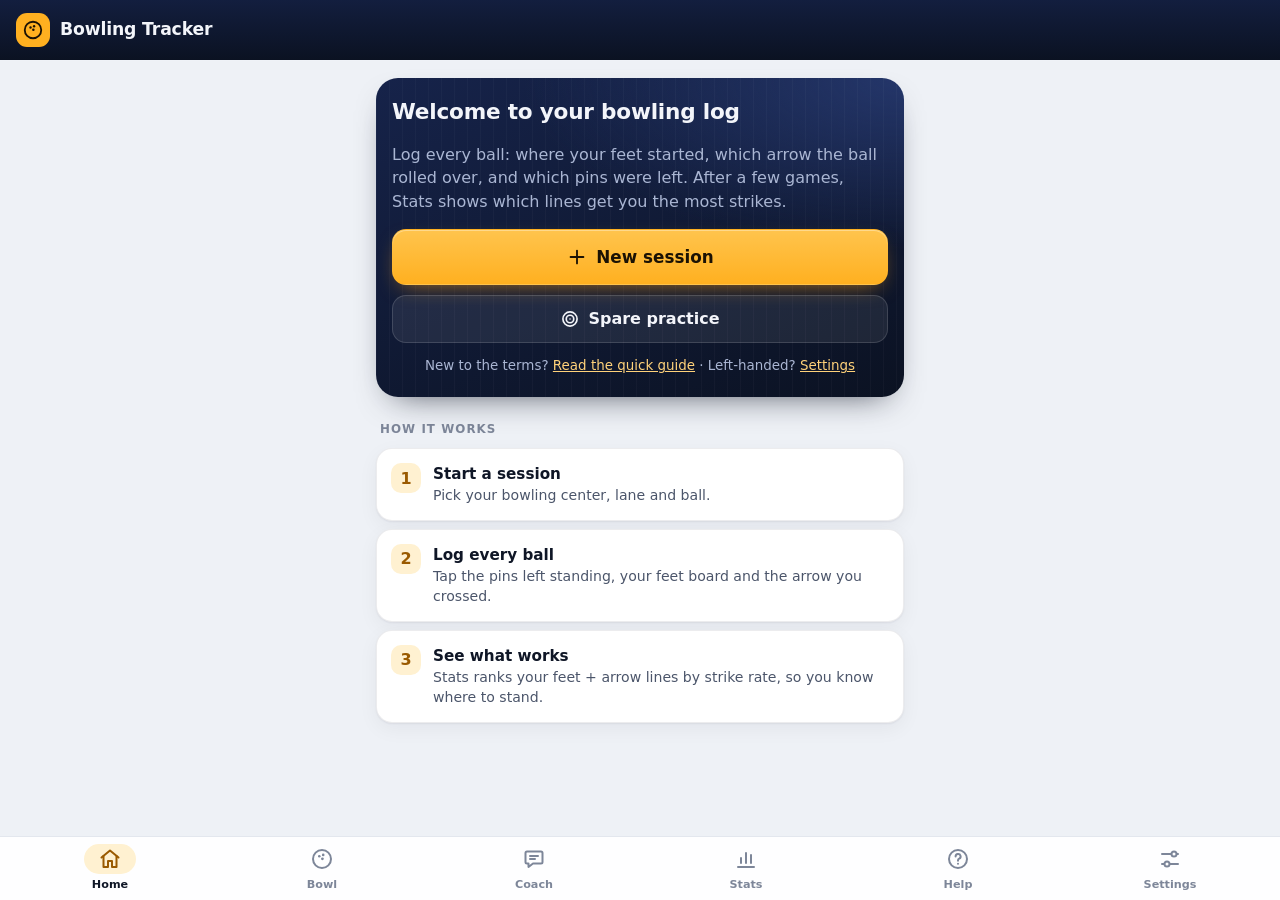
==== commit 73894680: "Midnight lanes is the default theme; calmer tips and coach cards New installs start in Midnight lane" ====
--- a/index.html
+++ b/index.html
@@ -1,11 +1,11 @@
 <!doctype html>
-<html lang="en" data-skin="minimal">
+<html lang="en" data-skin="classic">
 <head>
   <meta charset="utf-8">
   <meta name="viewport" content="width=device-width, initial-scale=1, viewport-fit=cover">
   <title>Bowling Tracker</title>
   <meta name="description" content="Track bowling scores, feet position, target arrow and more, ball by ball.">
-  <meta name="theme-color" content="#ffffff">
+  <meta name="theme-color" content="#0b1222">
   <link rel="manifest" href="manifest.webmanifest">
   <link rel="icon" href="icons/icon-192.png" type="image/png">
   <link rel="apple-touch-icon" href="icons/icon-192.png">
--- a/css/styles.css
+++ b/css/styles.css
@@ -1,7 +1,8 @@
 /* Bowling Tracker — two themes (Settings → Theme):
-   "minimal" (default, html[data-skin="minimal"], at the end of this file): plain colors, Inter, rows
-   instead of boxes. It overrides the base styles below.
-   "midnight lanes" (html[data-skin="classic"]): the base styles: deep navy, amber highlights, wood lane. */
+   "midnight lanes" (default, html[data-skin="classic"]): the base styles: deep navy, amber highlights,
+   wood lane.
+   "minimal" (html[data-skin="minimal"], at the end of this file): plain colors, Inter, rows instead of
+   boxes. It overrides the base styles. */
 
 /* Inter (SIL Open Font License, see fonts/OFL.txt), used by the minimal theme. */
 @font-face {
@@ -126,6 +127,10 @@
   -webkit-tap-highlight-color: transparent;
 }
 body.has-actionbar { padding-bottom: calc(var(--tab-h) + var(--act-h) + env(safe-area-inset-bottom) + 20px); }
+/* Entering balls: no tab bar, so the action bar sits at the bottom edge. */
+body.in-game { --tab-h: 0px; }
+body.in-game .tabbar { display: none; }
+body.in-game .actionbar { bottom: 0; padding-bottom: calc(10px + env(safe-area-inset-bottom)); }
 a { color: var(--link); }
 h2 { font-size: 1.2rem; margin: 0; letter-spacing: -0.01em; }
 h3 { font-size: 1rem; margin: 0 0 6px; letter-spacing: -0.005em; }
@@ -215,7 +220,8 @@
 .btn.danger { background: transparent; color: var(--danger); border-color: color-mix(in srgb, var(--danger) 35%, transparent); }
 .btn.block { display: flex; width: 100%; margin: 10px 0; }
 .btn.big { min-height: 56px; font-size: 1.05rem; }
-.link { background: none; border: 0; color: var(--link); font: inherit; font-size: 0.88rem; font-weight: 650; padding: 6px 0; cursor: pointer; text-decoration: none; }
+.link { position: relative; background: none; border: 0; color: var(--link); font: inherit; font-size: 0.88rem; font-weight: 650; padding: 6px 0; cursor: pointer; text-decoration: none; }
+.link::after { content: ""; position: absolute; inset: -6px -8px; }
 .file-btn { cursor: pointer; }
 .seg { display: flex; gap: 8px; }
 .seg.wrap { flex-wrap: wrap; }
@@ -226,11 +232,12 @@
   font: inherit; font-size: 0.9rem; font-weight: 550; cursor: pointer;
 }
 .chip.on { background: var(--accent); color: var(--accent-ink); border-color: transparent; font-weight: 700; }
+.info::after { content: ""; position: absolute; inset: -11px; }
 .info {
   display: inline-flex; align-items: center; justify-content: center;
   width: 22px; height: 22px; margin-left: 5px; padding: 0; vertical-align: middle;
   border-radius: 50%; border: 1.5px solid var(--muted); background: transparent;
-  color: var(--ink-2); font: italic 700 0.74rem/1 Georgia, serif; cursor: pointer;
+  color: var(--ink-2); font: italic 700 0.74rem/1 Georgia, serif; cursor: pointer; position: relative;
 }
 .pill {
   display: inline-block; padding: 4px 11px; border-radius: 999px;
@@ -289,6 +296,16 @@
 .list li + li { border-top: 1px solid var(--line); }
 .list a { display: flex; align-items: center; gap: 12px; padding: 12px 14px; color: var(--ink); text-decoration: none; min-height: 60px; }
 .list a:active { background: var(--surface-2); }
+.month > summary {
+  display: flex; align-items: baseline; justify-content: space-between; gap: 8px; padding: 10px 4px 8px;
+  list-style: none; cursor: pointer; min-height: 44px; box-sizing: border-box;
+}
+.month > summary::-webkit-details-marker { display: none; }
+.month > summary::after { content: "+"; flex: none; width: 20px; text-align: center; font-size: 1.2rem; color: var(--muted); }
+.month[open] > summary::after { content: "−"; }
+.month > summary:focus-visible { outline: 2px solid var(--link); outline-offset: 2px; border-radius: 6px; }
+.month-name { flex: 1; font-weight: 700; font-size: 0.95rem; }
+.month-sub { color: var(--ink-2); font-size: 0.82rem; font-variant-numeric: tabular-nums; }
 .li-main { flex: 1; min-width: 0; }
 .li-title { display: block; font-weight: 650; white-space: nowrap; overflow: hidden; text-overflow: ellipsis; }
 .li-sub { display: block; font-size: 0.8rem; color: var(--ink-2); }
@@ -314,13 +331,14 @@
 .banner span span { display: block; font-size: 0.84rem; color: var(--ink-2); }
 .notes { white-space: pre-wrap; background: var(--surface); border-radius: 12px; padding: 12px; border: 1px solid var(--border); }
 .tip {
-  position: relative; background: var(--accent-soft); border: 1px solid var(--border);
+  position: relative; background: var(--surface); border: 1px solid var(--border); box-shadow: var(--shadow);
   border-radius: 14px; padding: 12px 14px 12px 18px; margin: 12px 0; overflow: hidden;
 }
 .tip::before { content: ""; position: absolute; left: 0; top: 0; bottom: 0; width: 4px; background: var(--accent); }
 .tip p { margin: 4px 0 0; font-size: 0.92rem; color: var(--ink-2); }
 .empty { text-align: center; padding: 30px 0; color: var(--ink-2); }
 .actions-row { display: flex; gap: 10px; margin: 14px 0; }
+.hero .actions-row { margin: 10px 0; }
 .actions-row .btn { flex: 1; }
 
 /* ---------- Hero (dark brand card) ---------- */
@@ -384,13 +402,26 @@
 
 /* ---------- Game screen ---------- */
 .game .hint.center { margin: 6px 0 2px; font-size: 0.76rem; color: var(--muted); }
-.shot-head { display: flex; align-items: center; justify-content: space-between; gap: 8px; margin: 14px 2px 0; }
+.game .card { padding: 12px 14px; margin: 10px 0; }
+.shot-head { display: flex; align-items: center; justify-content: space-between; gap: 8px; margin: 10px 2px 0; }
 .shot-head h2 { font-size: 1.3rem; font-weight: 800; }
 .more summary { font-weight: 700; cursor: pointer; min-height: 32px; display: flex; align-items: center; gap: 8px; list-style: none; }
 .more summary::-webkit-details-marker { display: none; }
 .more summary::after { content: "+"; margin-left: auto; font-size: 1.4rem; font-weight: 400; color: var(--muted); }
 .more[open] summary::after { content: "−"; }
 .more summary small { color: var(--muted); font-weight: 500; }
+.form .more summary { min-height: 52px; }
+.line-row { display: flex; flex-wrap: wrap; align-items: center; gap: 6px 12px; margin: 2px 0 6px; font-size: 0.95rem; color: var(--ink-2); }
+.nudge { display: inline-flex; align-items: center; gap: 2px; }
+.nudge b { min-width: 2.1ch; text-align: center; color: var(--ink); font-size: 1.1rem; font-variant-numeric: tabular-nums; }
+.nudge button:first-of-type { margin-left: 4px; }
+.log-level { margin: 18px 0 6px; }
+.miss-row { display: flex; align-items: center; justify-content: center; gap: 10px; margin: 10px 0 2px; font-size: 0.9rem; color: var(--ink-2); }
+.miss-row[hidden] { display: none; }
+.miss-row .chip { display: inline-flex; align-items: center; gap: 4px; }
+/* Spare practice: Missed left · Made · Missed right, one tap each */
+.practice-bar .btn { flex: 1; gap: 4px; padding: 0 8px; }
+.practice-bar .btn.primary { flex: 1.3; }
 
 /* Pin deck */
 .deck {
@@ -399,7 +430,7 @@
     repeating-linear-gradient(90deg, var(--wood-line) 0 1px, transparent 1px 9px),
     linear-gradient(180deg, var(--wood-2), var(--wood));
 }
-.pins { display: block; width: 100%; max-width: 270px; margin: 0 auto; touch-action: manipulation; }
+.pins { display: block; width: 100%; max-width: 340px; margin: 0 auto; touch-action: manipulation; }
 .pin { cursor: pointer; outline: none; }
 .pin-hit { fill: transparent; }
 .pin-body { fill: rgba(90, 58, 23, 0.08); stroke: rgba(90, 58, 23, 0.5); stroke-width: 1.8; stroke-dasharray: 4 3; transition: fill 0.1s; }
@@ -461,11 +492,12 @@
 .lr-val { flex: 1; min-width: 0; font-size: 0.84rem; font-weight: 550; }
 .lr-row.empty .lr-val { color: var(--muted); font-weight: 400; }
 .lr-btns { display: flex; gap: 4px; }
-.lr-btns button {
+.lr-btns button, .nudge button {
   display: grid; place-items: center; width: 38px; height: 38px; border-radius: 11px; padding: 0;
   border: 1px solid var(--border); background: var(--surface-2); color: var(--ink); cursor: pointer;
 }
-.lr-btns button:active { background: var(--surface-3); }
+.lr-btns button:active, .nudge button:active { background: var(--surface-3); }
+.nudge button { width: 36px; } /* Feet and Arrow fit on one row on a 360px phone */
 .lr-btns .clear { color: var(--muted); }
 
 /* ---------- Summary ---------- */
@@ -488,17 +520,38 @@
 .tag-split { color: var(--split); font-size: 0.72rem; font-weight: 800; letter-spacing: 0.04em; text-transform: uppercase; }
 
 /* ---------- Stats ---------- */
-.filters { display: flex; gap: 8px; }
-.filters select { flex: 1; min-width: 0; min-height: 42px; font-size: 0.85rem; padding: 8px; border-radius: 999px; background: var(--surface); }
+.filters { display: flex; flex-wrap: wrap; gap: 8px; }
+.filters select { flex: 1 1 40%; min-width: 0; min-height: 44px; font-size: 0.85rem; padding: 8px; border-radius: 999px; background: var(--surface); }
+.tbl-wrap { overflow-x: auto; margin: 0 -2px; padding: 0 2px; }
 .tbl { width: 100%; border-collapse: collapse; font-size: 0.86rem; margin-top: 6px; }
 .tbl th { text-align: left; color: var(--muted); font-weight: 700; font-size: 0.72rem; text-transform: uppercase; letter-spacing: 0.04em; padding: 6px 4px; border-bottom: 1px solid var(--line); }
 .tbl td { padding: 9px 4px; border-bottom: 1px solid var(--line); }
 .tbl tr:last-child td { border-bottom: 0; }
 .tbl .num { text-align: right; font-variant-numeric: tabular-nums; }
+#progress .tbl th { white-space: nowrap; }
 .table-view summary { color: var(--link); font-size: 0.86rem; font-weight: 650; cursor: pointer; padding: 6px 0; }
 .leaves { list-style: none; margin: 0; padding: 0; }
-.leaves li { display: flex; align-items: center; gap: 12px; padding: 9px 0; border-top: 1px solid var(--line); }
-.leaves li:first-child { border-top: 0; }
+.leaves > li { padding: 9px 0; border-top: 1px solid var(--line); }
+.leaves > li:first-child { border-top: 0; }
+.leaves summary { display: flex; align-items: center; gap: 12px; list-style: none; cursor: pointer; border-radius: 8px; }
+.leaves summary::-webkit-details-marker { display: none; }
+.leaves summary::after { content: "+"; flex: none; width: 20px; text-align: center; font-size: 1.3rem; font-weight: 400; color: var(--muted); }
+.leaves details[open] > summary::after { content: "−"; }
+.leaves summary:focus-visible { outline: 2px solid var(--link); outline-offset: 2px; }
+.leave-info { flex: 1; min-width: 0; }
+.leave-info > span { display: block; }
+.leave-more { margin: 8px 0 0 52px; }
+.leave-hist { list-style: none; margin: 0; padding: 0; font-size: 0.82rem; color: var(--ink-2); }
+.leave-hist li { padding: 3px 0; }
+.leave-more .link { display: inline-block; margin-top: 6px; }
+.leave-cell { display: inline-flex; align-items: center; gap: 8px; }
+.carry-list { list-style: none; margin: 4px 0 0; padding: 0; }
+.carry-list > li { display: flex; align-items: center; gap: 12px; padding: 9px 0; border-top: 1px solid var(--line); }
+.moves { list-style: none; margin: 4px 0 0; padding: 0; }
+.moves > li { padding: 9px 0; border-top: 1px solid var(--line); }
+.moves > li > span { display: block; }
+.move-title { font-weight: 650; font-size: 0.92rem; }
+[data-skin="minimal"] .move-title { font-weight: 500; }
 .bars { display: grid; gap: 10px; margin-top: 8px; }
 .bar-row { display: grid; grid-template-columns: 104px 1fr 44px; align-items: center; gap: 8px; font-size: 0.86rem; }
 .bar-track { height: 14px; }
@@ -512,6 +565,24 @@
 .c-line { fill: none; stroke: var(--chart); stroke-width: 2; stroke-linejoin: round; stroke-linecap: round; }
 .c-dot, .c-hover { fill: var(--chart); stroke: var(--surface); stroke-width: 2; }
 .c-val { fill: var(--ink); font: 700 11px var(--font); }
+/* Calendar: blue <-> red diverging around your average, gray in the middle. Blank days are outlines. */
+:root { --cal-0: #e34948; --cal-1: #f2a09f; --cal-2: #c8c7c2; --cal-3: #86b6ef; --cal-4: #2a78d6; }
+@media (prefers-color-scheme: dark) {
+  :root:not([data-theme="light"]) { --cal-0: #e66767; --cal-1: #7d3434; --cal-2: #5a5a56; --cal-3: #1c5cab; --cal-4: #6da7ec; }
+}
+:root[data-theme="dark"] { --cal-0: #e66767; --cal-1: #7d3434; --cal-2: #5a5a56; --cal-3: #1c5cab; --cal-4: #6da7ec; }
+.cal { display: block; width: 100%; margin-top: 4px; }
+.cal-empty { fill: none; stroke: var(--line); stroke-width: 1; }
+.cal-day { stroke: var(--surface); stroke-width: 1; }
+.cal-0 { fill: var(--cal-0); background: var(--cal-0); }
+.cal-1 { fill: var(--cal-1); background: var(--cal-1); }
+.cal-2 { fill: var(--cal-2); background: var(--cal-2); }
+.cal-3 { fill: var(--cal-3); background: var(--cal-3); }
+.cal-4 { fill: var(--cal-4); background: var(--cal-4); }
+.cal-key { display: flex; align-items: center; gap: 3px; margin-top: 8px; font-size: 0.74rem; color: var(--ink-2); }
+.cal-key span:first-child { margin-right: 4px; }
+.cal-key span:last-child { margin-left: 4px; }
+.cal-key i { width: 12px; height: 12px; border-radius: 3px; }
 .c-cross { stroke: var(--muted); stroke-width: 1; }
 .c-tip {
   position: absolute; top: -6px; transform: translateX(-50%); pointer-events: none;
@@ -537,7 +608,7 @@
 .kv-val strong { font-size: 1.1rem; font-variant-numeric: tabular-nums; }
 .kv-note { font-size: 0.78rem; font-weight: 650; color: var(--accent-text); }
 .kv-date { flex: none; min-width: 52px; text-align: right; font-size: 0.78rem; color: var(--muted); }
-.hero a.hero-trend { display: block; margin-top: 6px; font-size: 0.84rem; color: var(--brand-ink-2); text-decoration: none; }
+.hero .hero-trend { display: block; margin-top: 6px; font-size: 0.84rem; color: var(--brand-ink-2); text-decoration: none; }
 .hero-trend b { margin-right: 4px; color: var(--brand-ink); }
 .hero-trend b.up { color: #7ee2a8; }
 .hero-trend b.down { color: #ff9b9b; }
@@ -566,6 +637,91 @@
 .help li strong { color: var(--ink); }
 .glossary dt { font-weight: 750; margin-top: 14px; }
 .glossary dd { margin: 3px 0 0; color: var(--ink-2); font-size: 0.92rem; }
+
+/* ---------- Coaching: tips, spare aim, goals, practice ---------- */
+.tip .basis { display: block; margin-top: 5px; font-size: 0.76rem; color: var(--ink-2); }
+.tip .tip-link { display: inline-block; margin-top: 6px; }
+.sr-only { position: absolute; width: 1px; height: 1px; padding: 0; margin: -1px; overflow: hidden; clip: rect(0 0 0 0); white-space: nowrap; border: 0; }
+.aim { display: flex; align-items: center; gap: 8px; margin: 0 2px 10px; font-size: 0.92rem; color: var(--ink-2); }
+.aim .ico { color: var(--mk-target); }
+.aim b { color: var(--ink); font-variant-numeric: tabular-nums; }
+.aim .link { margin-left: auto; padding: 10px 4px; }
+.card .aim { margin: 2px 0 4px; }
+.focus { display: flex; align-items: flex-start; gap: 8px; margin: 0 2px 10px; font-size: 0.86rem; color: var(--ink-2); }
+.review-info { margin: -4px 2px 10px; }
+.shot-edit { flex: none; align-self: center; padding: 6px 2px; font-size: 0.84rem; }
+.focus .ico { margin-top: 2px; color: var(--muted); }
+.goals { list-style: none; margin: 0; padding: 0; }
+.goals li { padding: 10px 0; border-top: 1px solid var(--line); }
+.goals li:first-child { border-top: 0; }
+.goal-top { display: flex; align-items: baseline; gap: 10px; font-size: 0.92rem; }
+.goal-top span { flex: 1; min-width: 0; color: var(--ink-2); }
+.goal-top strong { font-size: 1.05rem; font-variant-numeric: tabular-nums; }
+.goal-bar { height: 4px; margin-top: 7px; border-radius: 2px; background: var(--surface-3); overflow: hidden; }
+.goal-bar i { display: block; height: 100%; border-radius: 2px; background: var(--chart); }
+.goals li.met .goal-bar i { background: var(--good); }
+.goals li.met strong, .goal-note { color: var(--good); }
+
+/* Coach: each reply is one card with its points divided by lines; your questions sit on the right */
+.coach-chat { display: flex; flex-direction: column; gap: 10px; margin: 12px 0 18px; }
+.bubble:not(.you) {
+  position: relative; overflow: hidden; padding: 2px 16px 2px 20px;
+  background: var(--surface); border: 1px solid var(--border); border-radius: 18px 18px 18px 4px; box-shadow: var(--shadow);
+}
+.bubble:not(.you)::before { content: ""; position: absolute; left: 0; top: 0; bottom: 0; width: 4px; background: var(--accent); }
+.bubble .tip { margin: 0; padding: 12px 0; background: none; border: 0; border-radius: 0; box-shadow: none; }
+.bubble .tip::before { display: none; }
+.bubble .tip + .tip { border-top: 1px solid var(--line); }
+.bubble.you {
+  align-self: flex-end; max-width: 80%; padding: 10px 14px; border-radius: 16px 16px 4px 16px;
+  background: var(--accent); color: var(--accent-ink); font-size: 0.92rem; font-weight: 600; scroll-margin-top: 80px;
+}
+[data-skin="minimal"] .bubble:not(.you) { padding: 0; background: none; border: 0; border-radius: 0; box-shadow: none; }
+[data-skin="minimal"] .bubble:not(.you)::before { display: none; }
+[data-skin="minimal"] .bubble .tip + .tip { border-top: 0; }
+[data-skin="minimal"] .bubble .tip:last-child { margin-bottom: 0; }
+[data-skin="minimal"] .bubble.you { background: var(--ink); color: var(--page); border-radius: 12px 12px 4px 12px; font-weight: 500; }
+.coach-qs .chip { text-align: left; }
+.coach-link { margin-right: 8px; }
+
+/* Lane notes */
+.lane-avoid { color: var(--bad); }
+.lane-good { color: var(--good); }
+.lane-notes { list-style: none; margin: 0; padding: 0; }
+.lane-notes li { display: flex; align-items: baseline; gap: 10px; padding: 10px 0; border-top: 1px solid var(--line); }
+.lane-notes li:first-child { border-top: 0; }
+.ln-lane { flex: none; min-width: 4.5em; font-weight: 700; }
+.ln-sum { flex: 1; min-width: 0; font-size: 0.88rem; color: var(--ink-2); }
+.lane-notes .link { flex: none; }
+.lane-row { display: flex; align-items: center; justify-content: space-between; gap: 10px; margin: 12px 2px; font-size: 0.9rem; color: var(--ink-2); }
+.lane-row .link { flex: none; padding: 8px 0; }
+.lane-hint.warn::before, .lane-warn.warn::before { content: "⚠ "; }
+.lane-warn { display: block; margin-top: 8px; color: inherit; }
+.hero a.lane-warn.warn {
+  margin: 8px 0 4px; padding: 9px 12px; border-radius: 12px; text-decoration: none; color: var(--brand-ink);
+  background: rgba(255, 176, 32, 0.12); border: 1px solid rgba(255, 176, 32, 0.32);
+}
+.hero a.lane-warn.warn::before { color: var(--accent); }
+.goal-note { display: block; margin-top: 4px; font-size: 0.78rem; font-weight: 600; }
+.goal-edit .goal-label { flex: 1; min-width: 0; cursor: pointer; }
+.goal-edit .goal-label .hint { display: block; margin: 2px 0 0; }
+.goal-edit .goal-target { flex: none; width: 84px; min-height: 44px; padding: 6px 8px; text-align: right; font-variant-numeric: tabular-nums; }
+.hero .goal-reached { display: block; width: fit-content; max-width: 100%; margin: 6px auto 0; white-space: normal; }
+.leave-pick { margin: 4px 0 12px; }
+.leave-pick .chip { min-height: 44px; padding: 6px 12px; font-size: 0.86rem; font-variant-numeric: tabular-nums; }
+.actionbar .btn.icon-only { flex: 0 0 56px; padding: 0; }
+.subtabs {
+  position: sticky; top: calc(60px + env(safe-area-inset-top)); z-index: 4;
+  display: flex; margin: 10px -16px 4px; padding: 0 16px;
+  background: var(--page); border-bottom: 1px solid var(--line);
+}
+.subtab {
+  position: relative; flex: 1; min-height: 46px; padding: 0 4px; border: 0; background: none;
+  color: var(--ink-2); font: inherit; font-size: 0.9rem; font-weight: 600; cursor: pointer; white-space: nowrap;
+}
+.subtab[aria-selected="true"] { color: var(--ink); }
+.subtab[aria-selected="true"]::after { content: ""; position: absolute; left: 14%; right: 14%; bottom: -1px; height: 3px; border-radius: 3px 3px 0 0; background: var(--accent); }
+.subtab:focus-visible { outline: 2px solid var(--link); outline-offset: -4px; border-radius: 8px; }
 
 /* ---------- Toast, dialog, strike flash ---------- */
 #toast {
@@ -708,7 +864,16 @@
 [data-skin="minimal"] input, [data-skin="minimal"] select, [data-skin="minimal"] textarea { border-radius: 8px; background: var(--page); border-color: var(--border); }
 [data-skin="minimal"] .filters select { border-radius: 8px; background: var(--page); }
 [data-skin="minimal"] .pill { font-weight: 500; color: var(--ink-2); }
-[data-skin="minimal"] .lr-btns button { border-radius: 8px; background: var(--page); }
+[data-skin="minimal"] .hero .new-high { color: var(--accent-ink); }
+[data-skin="minimal"] .link { font-weight: 500; }
+[data-skin="minimal"] .goal-top strong { font-weight: 500; }
+[data-skin="minimal"] .goal-bar, [data-skin="minimal"] .goal-bar i { border-radius: 0; }
+[data-skin="minimal"] .goal-bar i { background: var(--ink); }
+[data-skin="minimal"] .goals li.met .goal-bar i { background: var(--good); }
+[data-skin="minimal"] .subtabs { margin: 10px -20px 4px; padding: 0 20px; }
+[data-skin="minimal"] .subtab { font-weight: 500; }
+[data-skin="minimal"] .subtab[aria-selected="true"]::after { left: 20%; right: 20%; height: 2px; border-radius: 0; background: var(--ink); }
+[data-skin="minimal"] .lr-btns button, [data-skin="minimal"] .nudge button { border-radius: 8px; background: var(--page); }
 
 /* Arrangement: sections separated by lines instead of boxed cards */
 [data-skin="minimal"] .card, [data-skin="minimal"] .form .card {
@@ -716,6 +881,7 @@
   padding: 20px 0; margin: 0;
 }
 [data-skin="minimal"] .page > .card:first-child { border-top: 0; padding-top: 6px; }
+[data-skin="minimal"] .game .card { padding: 14px 0; }
 [data-skin="minimal"] .tip, [data-skin="minimal"] .card.tip {
   background: none; border: 0; border-left: 2px solid var(--ink); border-radius: 0; padding: 2px 0 2px 14px; margin: 18px 0;
 }
@@ -737,6 +903,7 @@
 [data-skin="minimal"] .list { background: none; border: 0; border-top: 1px solid var(--line); border-radius: 0; box-shadow: none; }
 [data-skin="minimal"] .list li:last-child { border-bottom: 1px solid var(--line); }
 [data-skin="minimal"] .list a { padding: 12px 0; }
+[data-skin="minimal"] .month-name { font-weight: 600; }
 [data-skin="minimal"] .date-badge { width: 34px; height: auto; align-items: flex-start; background: none; }
 [data-skin="minimal"] .date-badge b { font-size: 1.2rem; font-weight: 500; }
 [data-skin="minimal"] .sc { padding: 2px 5px; background: none; font-weight: 500; }
@@ -753,10 +920,12 @@
 [data-skin="minimal"] .hero { color: var(--ink); background: none; box-shadow: none; border-radius: 0; padding: 6px 0 2px; margin: 0 0 6px; }
 [data-skin="minimal"] .hero p { color: var(--ink-2); }
 [data-skin="minimal"] .hero a:not(.btn) { color: var(--link); }
+[data-skin="minimal"] .hero a.lane-warn.warn { margin: 8px 0 0; padding: 0; background: none; border: 0; border-radius: 0; }
+[data-skin="minimal"] .hero a.lane-warn.warn::before { color: inherit; }
 [data-skin="minimal"] .hero-label, [data-skin="minimal"] .hero-side dt { text-transform: none; letter-spacing: 0; font-size: 0.85rem; font-weight: 500; color: var(--muted); }
 [data-skin="minimal"] .hero-num { font-size: 4.4rem; font-weight: 300; letter-spacing: -0.05em; }
 [data-skin="minimal"] .hero-side dd { font-weight: 400; }
-[data-skin="minimal"] .hero a.hero-trend { color: var(--ink-2); }
+[data-skin="minimal"] .hero .hero-trend { color: var(--ink-2); }
 [data-skin="minimal"] .hero-trend b { color: var(--ink); }
 [data-skin="minimal"] .hero-trend b.up { color: var(--good); }
 [data-skin="minimal"] .hero-trend b.down { color: var(--bad); }
